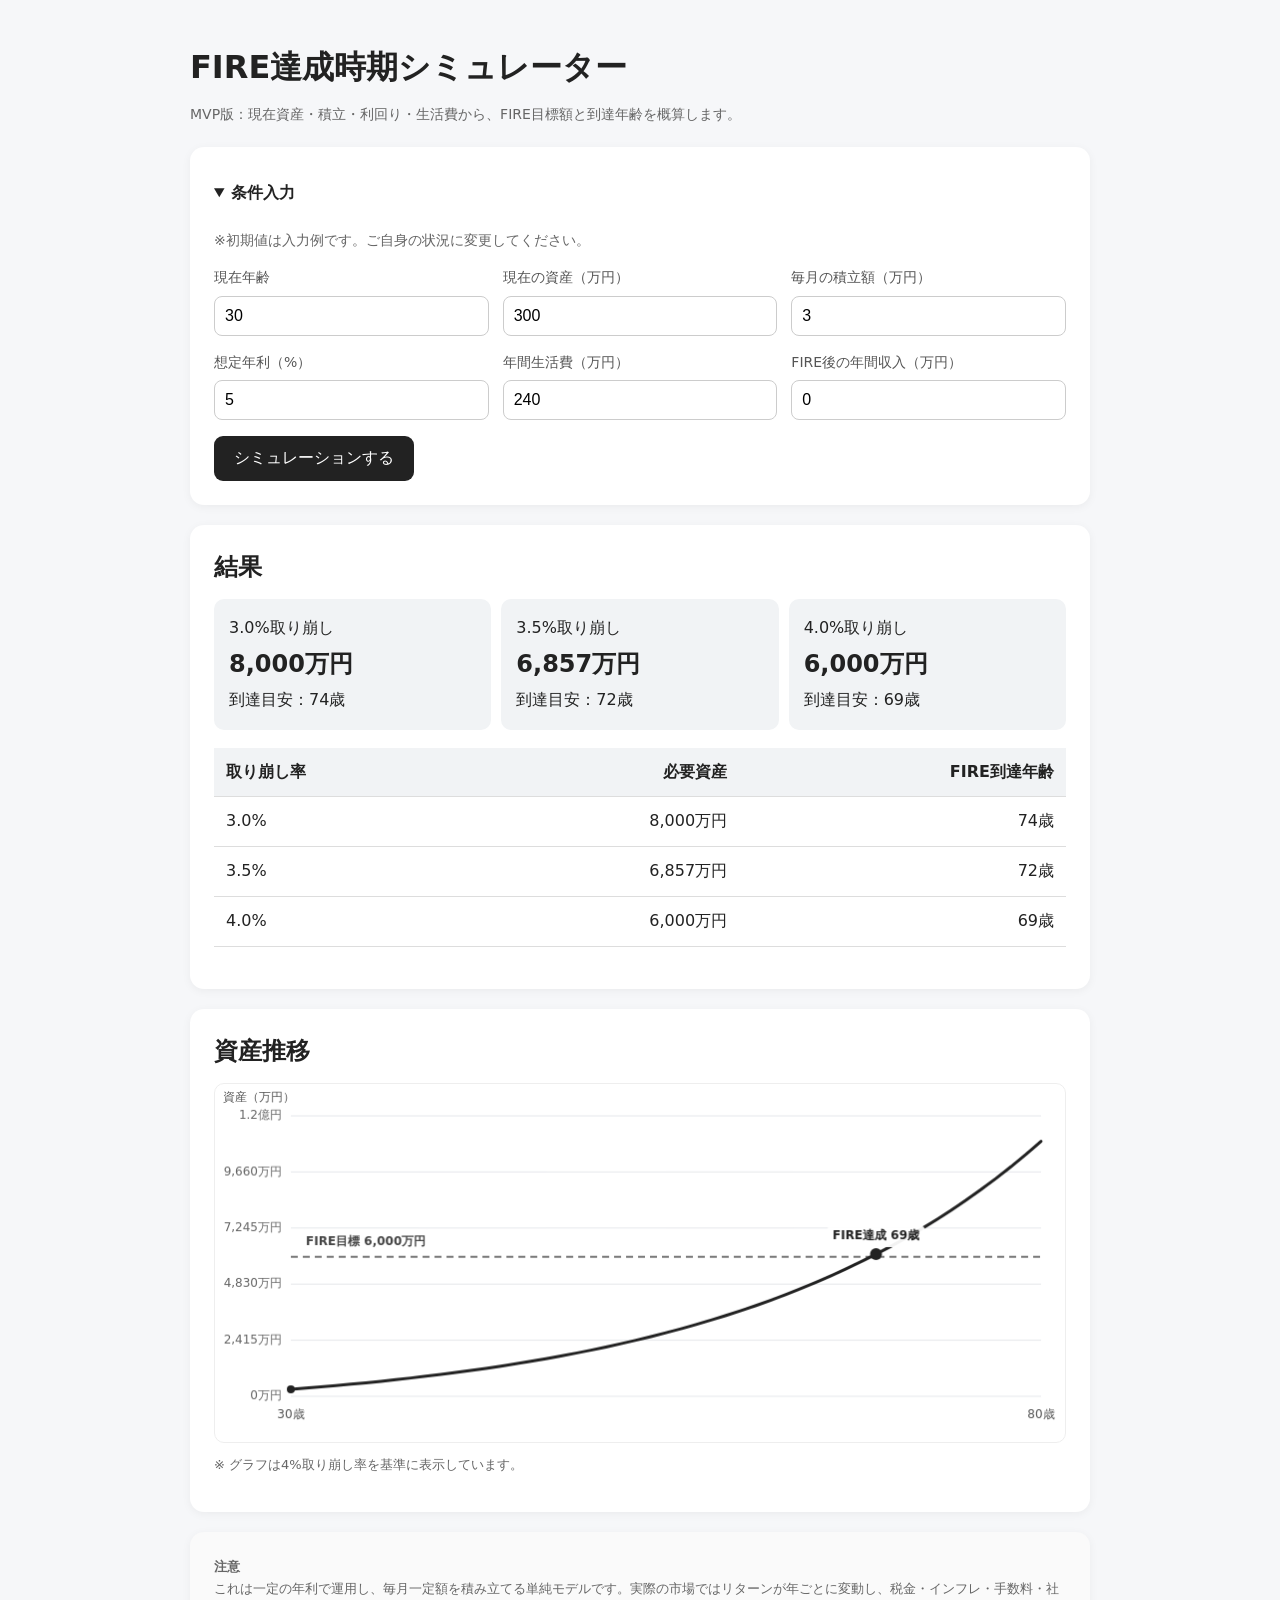
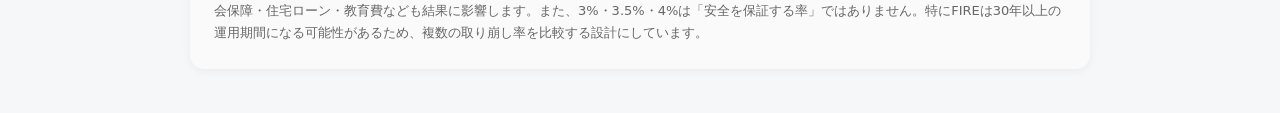
==== index.html @ bc4bb35a "条件入力例の説明を削除したため再設定" ====
<!doctype html>
<html lang="ja">

<head>
  <meta charset="utf-8">
  <meta name="viewport" content="width=device-width,initial-scale=1">
  <title>FIRE達成時期シミュレーター MVP</title>

  <!-- Google Search Console -->
  <meta name="google-site-verification" content="Y9g1kMQJwi6HpaXdRKzJb4nqKXXeWTmrJdP54yDt7sQ" />

  <link rel="stylesheet" href="css/style.css">
  <script src="js/simulator.js" defer></script>

  <!-- Google tag (gtag.js) -->
  <script async src="https://www.googletagmanager.com/gtag/js?id=G-NG20VCZBQ1"></script>
  <script>
    window.dataLayer = window.dataLayer || [];
    function gtag(){dataLayer.push(arguments);}
    gtag('js', new Date());

    gtag('config', 'G-NG20VCZBQ1');
  </script>
  
  <!-- Clarity -->
  <script type="text/javascript">
    (function(c,l,a,r,i,t,y){
        c[a]=c[a]||function(){(c[a].q=c[a].q||[]).push(arguments)};
        t=l.createElement(r);t.async=1;t.src="https://www.clarity.ms/tag/"+i;
        y=l.getElementsByTagName(r)[0];y.parentNode.insertBefore(t,y);
    })(window, document, "clarity", "script", "yljt2ghzxx");
  </script>
</head>

<body>
  <h1>FIRE達成時期シミュレーター</h1>
  <p class="note">MVP版：現在資産・積立・利回り・生活費から、FIRE目標額と到達年齢を概算します。</p>

  <div class="card">
    <details id="conditionPanel" open>
    <summary>条件入力</summary>
    <p class="note">※初期値は入力例です。ご自身の状況に変更してください。</p>

    <div class="grid">

      <label>
        現在年齢
        <input id="age" type="number" min="18" max="79" step="1" value="30">
      </label>

      <label>
        現在の資産（万円）
        <input id="assets" type="number" min="0" step="1" value="300">
      </label>

      <label>
        毎月の積立額（万円）
        <input id="monthly" type="number" min="0" step="0.1" value="3">
      </label>

      <label>
        想定年利（%）
        <input id="return" type="number" min="0" max="20" step="0.1" value="5">
      </label>

      <label>
        年間生活費（万円）
        <input id="spend" type="number" min="0" step="1" value="240">
      </label>

      <label>
        FIRE後の年間収入（万円）
        <input id="income" type="number" min="0" step="1" value="0">
      </label>

    </div>

    <button onclick="simulate(true)">
      シミュレーションする
    </button>

  </details>
</div>

  <div class="card" id="results">
    <h2>結果</h2>
    <div class="results" id="summary"></div>
    <div id="table"></div>
  </div>

<div class="card">
  <h2>資産推移</h2>
  <div class="chart-wrap">
    <canvas id="chart"></canvas>
  </div>

  <p class="chart-note">
    ※ グラフは4%取り崩し率を基準に表示しています。
  </p>
</div>

  <div class="card warn">
    <strong>注意</strong><br>
    これは一定の年利で運用し、毎月一定額を積み立てる単純モデルです。実際の市場ではリターンが年ごとに変動し、税金・インフレ・手数料・社会保障・住宅ローン・教育費なども結果に影響します。また、3%・3.5%・4%は「安全を保証する率」ではありません。特にFIREは30年以上の運用期間になる可能性があるため、複数の取り崩し率を比較する設計にしています。
  </div>
</body>

</html>
---- css/style.css ----
body {
    font-family: system-ui, -apple-system, "Segoe UI", sans-serif;
    max-width: 900px;
    margin: 0 auto;
    padding: 24px;
    background: #f6f7f9;
    color: #222;
    line-height: 1.8;
}

h1 {
    margin-bottom: 12px;
    line-height: 1.4;
}

h2 {
    margin-top: 0;
    margin-bottom: 14px;
    line-height: 1.5;
}

h3 {
    margin-top: 24px;
}

p {
    margin: 12px 0;
}

.note {
    color: #666;
    font-size: 14px;
}

/* ====================
   カード
==================== */

.card {
    background: #fff;
    border-radius: 14px;
    padding: 24px;
    margin: 20px 0;
    box-shadow: 0 2px 10px #0000000d;
}

/* ====================
   重要ポイント
==================== */

.highlight {
    background: #f1f5f9;
    border-left: 4px solid #222;
    border-radius: 8px;
    padding: 16px 18px;
    margin: 20px 0;
}

.highlight strong {
    font-size: 1.1rem;
}

/* ====================
   リンク
==================== */

a {
    color: #2563eb;
    font-weight: 600;
    text-decoration: none;
}

a:hover {
    text-decoration: underline;
}

/* ====================
   グリッド
==================== */

.grid {
    display: grid;
    grid-template-columns: repeat(auto-fit, minmax(210px, 1fr));
    gap: 14px;
}

/* ====================
   入力フォーム
==================== */

label {
    font-size: 14px;
    color: #555;
}

input {
    width: 100%;
    box-sizing: border-box;
    padding: 10px;
    margin-top: 5px;
    border: 1px solid #ccc;
    border-radius: 8px;
    font-size: 16px;
}

#conditionPanel summary {
    cursor: pointer;
    font-weight: 600;
    padding: 8px 0;
}

/* ====================
   ボタン
==================== */

button {
    padding: 12px 20px;
    border: 0;
    border-radius: 9px;
    background: #222;
    color: #fff;
    font-size: 16px;
    cursor: pointer;
    margin-top: 16px;
}

button:hover {
    opacity: 0.85;
}

/* ====================
   シミュレーター結果
==================== */

.results {
    display: grid;
    grid-template-columns: repeat(3, 1fr);
    gap: 10px;
}

.result {
    padding: 15px;
    background: #f1f3f5;
    border-radius: 10px;
}

.big {
    font-size: 24px;
    font-weight: 700;
}

/* ====================
   表
==================== */

table {
    width: 100%;
    border-collapse: collapse;
    margin: 18px 0;
    background: #fff;
}

th,
td {
    padding: 10px 12px;
    border-bottom: 1px solid #ddd;
    text-align: right;
}

th {
    background: #f1f3f5;
    font-weight: 600;
}

th:first-child,
td:first-child {
    text-align: left;
}

/* ====================
   グラフ
==================== */

.chart-wrap {
    width: 100%;
    overflow: hidden;
}

canvas {
    display: block;
    width: 100%;
    height: 360px;
    border: 1px solid #eee;
    border-radius: 10px;
    box-sizing: border-box;
}

.chart-note {
    margin-top: 10px;
    font-size: 13px;
    color: #666;
}

/* ====================
   注意事項
==================== */

.warn {
    font-size: 13px;
    color: #666;
    line-height: 1.7;
    background: #fafafa;
}

/* ====================
   スマホ
==================== */

@media(max-width:650px) {

    body {
        padding: 14px;
        font-size: 15px;
    }

    h1 {
        font-size: 1.7rem;
    }

    h2 {
        font-size: 1.35rem;
    }

    .card {
        padding: 18px;
        margin: 14px 0;
    }

    .results {
        grid-template-columns: 1fr;
    }

    table {
        font-size: 14px;
    }

    th,
    td {
        padding: 8px;
    }

    /* グラフをスマホでは少し縦長にする */
    canvas {
        height: 380px;
    }
}
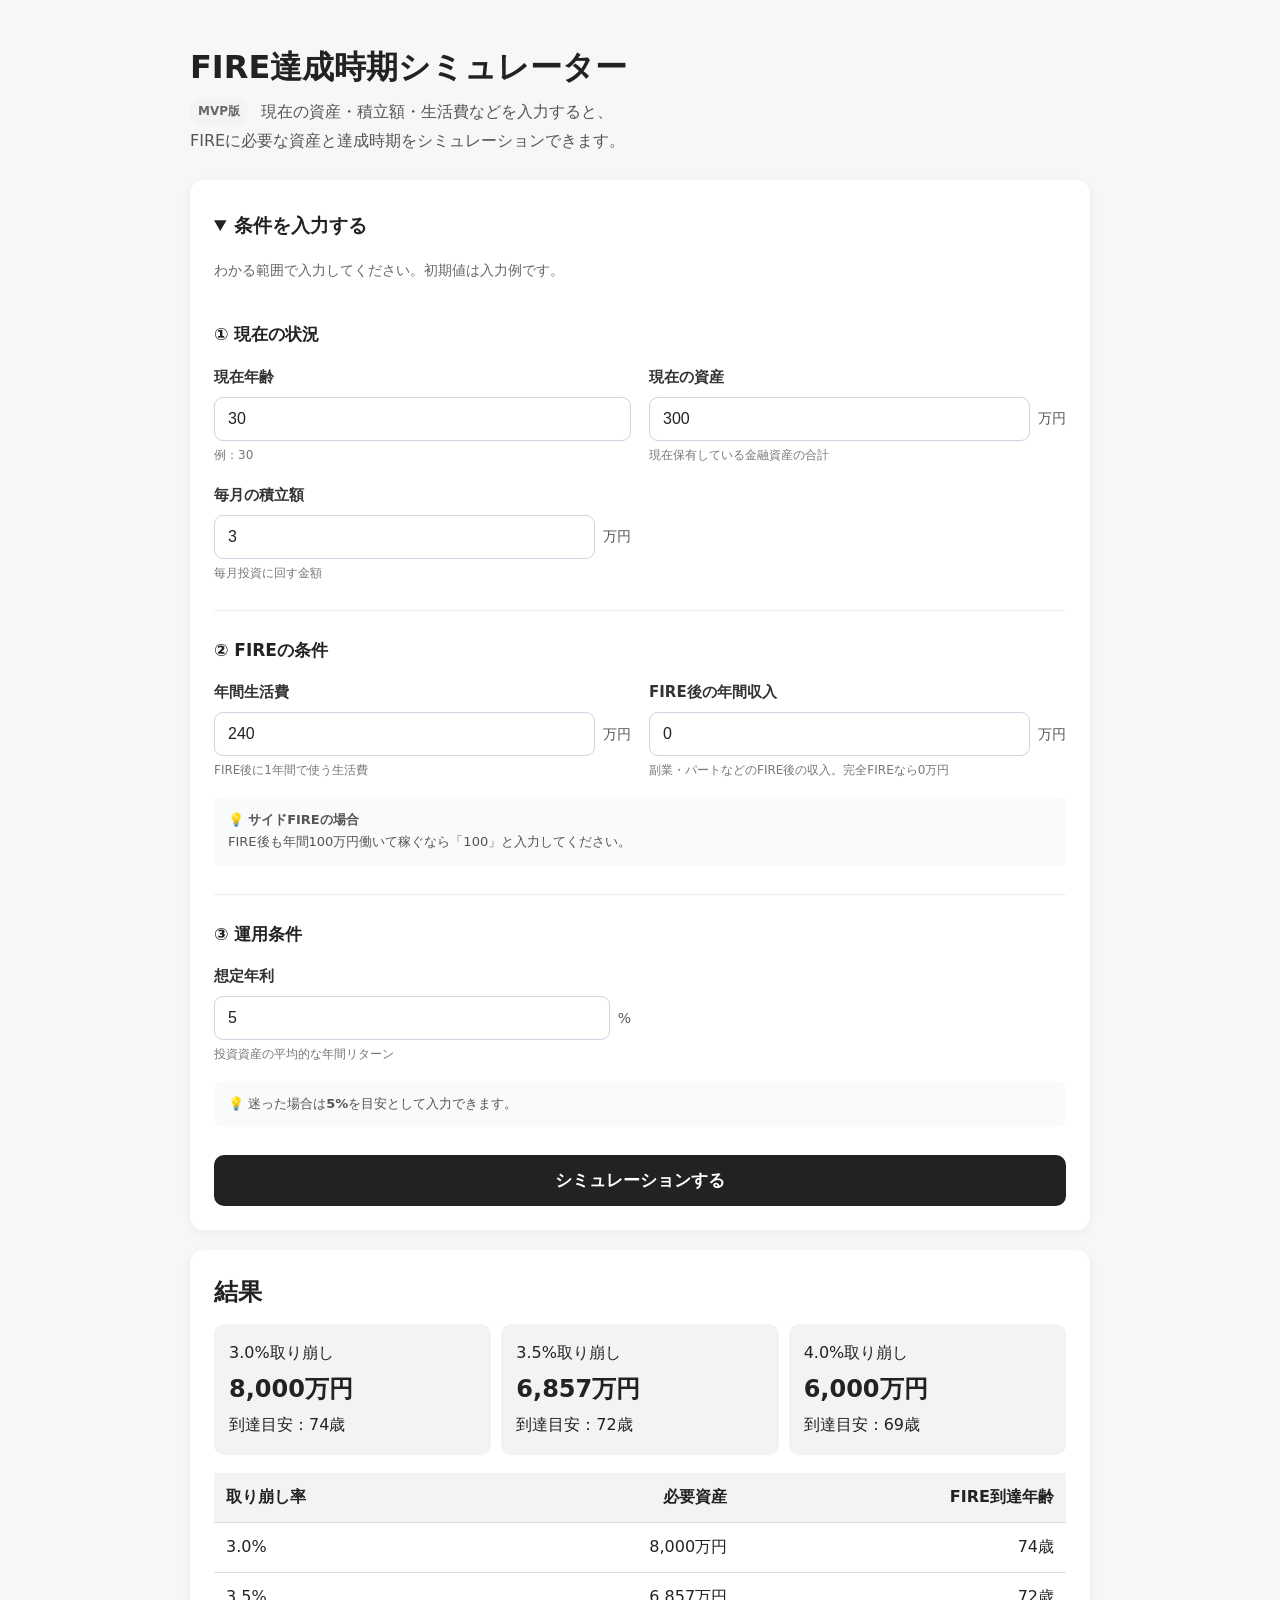
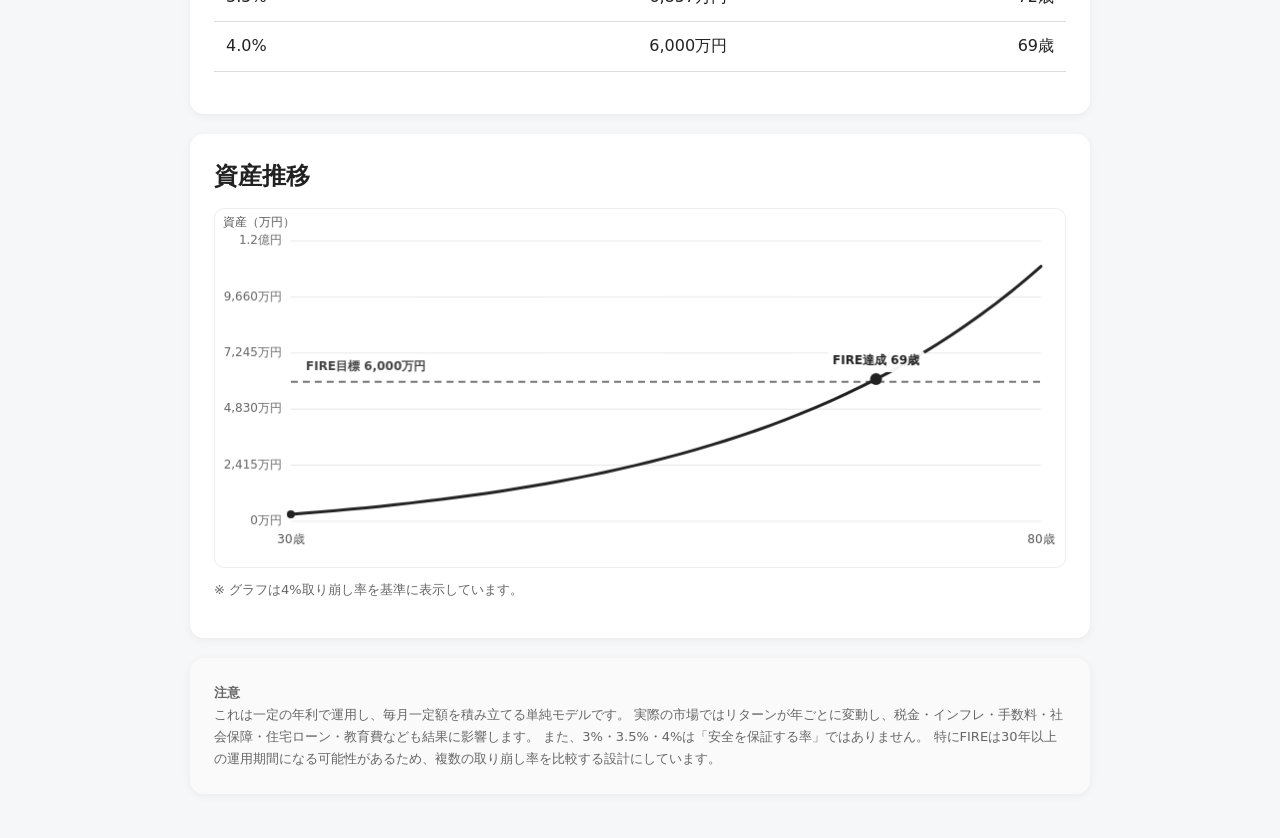
==== commit 428f29d9: "入力画面を「①現在の状況」「②FIREの条件」「③運用条件」に整理 各入力項目に説明を追加 スマホで見やすいレイアウトに改善 シミュレーションボタンを目立たせる 入力欄のフォーカス表示などを改善" ====
--- a/index.html
+++ b/index.html
@@ -34,53 +34,233 @@
 
 <body>
   <h1>FIRE達成時期シミュレーター</h1>
-  <p class="note">MVP版：現在資産・積立・利回り・生活費から、FIRE目標額と到達年齢を概算します。</p>
+
+  <p class="lead">
+    <span class="mvp-badge">MVP版</span>
+    現在の資産・積立額・生活費などを入力すると、<br>
+    FIREに必要な資産と達成時期をシミュレーションできます。
+  </p>
 
   <div class="card">
     <details id="conditionPanel" open>
-    <summary>条件入力</summary>
-    <p class="note">※初期値は入力例です。ご自身の状況に変更してください。</p>
-
-    <div class="grid">
-
-      <label>
-        現在年齢
-        <input id="age" type="number" min="18" max="79" step="1" value="30">
-      </label>
-
-      <label>
-        現在の資産（万円）
-        <input id="assets" type="number" min="0" step="1" value="300">
-      </label>
-
-      <label>
-        毎月の積立額（万円）
-        <input id="monthly" type="number" min="0" step="0.1" value="3">
-      </label>
-
-      <label>
-        想定年利（%）
-        <input id="return" type="number" min="0" max="20" step="0.1" value="5">
-      </label>
-
-      <label>
-        年間生活費（万円）
-        <input id="spend" type="number" min="0" step="1" value="240">
-      </label>
-
-      <label>
-        FIRE後の年間収入（万円）
-        <input id="income" type="number" min="0" step="1" value="0">
-      </label>
-
-    </div>
-
-    <button onclick="simulate(true)">
-      シミュレーションする
-    </button>
-
-  </details>
-</div>
+
+      <summary>
+        <span>条件を入力する</span>
+      </summary>
+
+      <p class="note">
+        わかる範囲で入力してください。初期値は入力例です。
+      </p>
+
+
+      <!-- ====================
+           現在の状況
+      ==================== -->
+
+      <div class="input-section">
+
+        <h3>① 現在の状況</h3>
+
+        <div class="grid">
+
+          <div class="field">
+            <label for="age">
+              現在年齢
+            </label>
+
+            <input
+              id="age"
+              type="number"
+              min="18"
+              max="79"
+              step="1"
+              value="30"
+              inputmode="numeric"
+              aria-describedby="age-help"
+            >
+
+            <div class="input-help" id="age-help">
+              例：30
+            </div>
+          </div>
+
+
+          <div class="field">
+            <label for="assets">
+              現在の資産
+            </label>
+
+            <div class="input-with-unit">
+              <input
+                id="assets"
+                type="number"
+                min="0"
+                step="1"
+                value="300"
+                inputmode="numeric"
+                aria-describedby="assets-help"
+              >
+              <span>万円</span>
+            </div>
+
+            <div class="input-help" id="assets-help">
+              現在保有している金融資産の合計
+            </div>
+          </div>
+
+
+          <div class="field">
+            <label for="monthly">
+              毎月の積立額
+            </label>
+
+            <div class="input-with-unit">
+              <input
+                id="monthly"
+                type="number"
+                min="0"
+                step="0.1"
+                value="3"
+                inputmode="decimal"
+                aria-describedby="monthly-help"
+              >
+              <span>万円</span>
+            </div>
+
+            <div class="input-help" id="monthly-help">
+              毎月投資に回す金額
+            </div>
+          </div>
+
+        </div>
+      </div>
+
+
+      <!-- ====================
+           FIREの条件
+      ==================== -->
+
+      <div class="input-section">
+
+        <h3>② FIREの条件</h3>
+
+        <div class="grid">
+
+          <div class="field">
+            <label for="spend">
+              年間生活費
+            </label>
+
+            <div class="input-with-unit">
+              <input
+                id="spend"
+                type="number"
+                min="0"
+                step="1"
+                value="240"
+                inputmode="numeric"
+                aria-describedby="spend-help"
+              >
+              <span>万円</span>
+            </div>
+
+            <div class="input-help" id="spend-help">
+              FIRE後に1年間で使う生活費
+            </div>
+          </div>
+
+
+          <div class="field">
+            <label for="income">
+              FIRE後の年間収入
+            </label>
+
+            <div class="input-with-unit">
+              <input
+                id="income"
+                type="number"
+                min="0"
+                step="1"
+                value="0"
+                inputmode="numeric"
+                aria-describedby="income-help"
+              >
+              <span>万円</span>
+            </div>
+
+            <div class="input-help" id="income-help">
+              副業・パートなどのFIRE後の収入。完全FIREなら0万円
+            </div>
+          </div>
+
+        </div>
+
+        <div class="tip">
+          💡 <strong>サイドFIREの場合</strong><br>
+          FIRE後も年間100万円働いて稼ぐなら「100」と入力してください。
+        </div>
+
+      </div>
+
+
+      <!-- ====================
+           運用条件
+      ==================== -->
+
+      <div class="input-section">
+
+        <h3>③ 運用条件</h3>
+
+        <div class="grid">
+
+          <div class="field">
+            <label for="return">
+              想定年利
+            </label>
+
+            <div class="input-with-unit">
+              <input
+                id="return"
+                type="number"
+                min="0"
+                max="20"
+                step="0.1"
+                value="5"
+                inputmode="decimal"
+                aria-describedby="return-help"
+              >
+              <span>%</span>
+            </div>
+
+            <div class="input-help" id="return-help">
+              投資資産の平均的な年間リターン
+            </div>
+          </div>
+
+        </div>
+
+        <div class="tip">
+          💡 迷った場合は<strong>5%</strong>を目安として入力できます。
+        </div>
+
+      </div>
+
+
+      <button
+        class="simulate-button"
+        type="button"
+        onclick="simulate(true)"
+      >
+        シミュレーションする
+      </button>
+
+    </details>
+  </div>
+
+
+  <!-- ====================
+       結果
+  ==================== -->
 
   <div class="card" id="results">
     <h2>結果</h2>
@@ -88,20 +268,39 @@
     <div id="table"></div>
   </div>
 
-<div class="card">
-  <h2>資産推移</h2>
-  <div class="chart-wrap">
-    <canvas id="chart"></canvas>
+
+  <!-- ====================
+       グラフ
+  ==================== -->
+
+  <div class="card">
+
+    <h2>資産推移</h2>
+
+    <div class="chart-wrap">
+      <canvas id="chart"></canvas>
+    </div>
+
+    <p class="chart-note">
+      ※ グラフは4%取り崩し率を基準に表示しています。
+    </p>
+
   </div>
 
-  <p class="chart-note">
-    ※ グラフは4%取り崩し率を基準に表示しています。
-  </p>
-</div>
+
+  <!-- ====================
+       注意事項
+  ==================== -->
 
   <div class="card warn">
     <strong>注意</strong><br>
-    これは一定の年利で運用し、毎月一定額を積み立てる単純モデルです。実際の市場ではリターンが年ごとに変動し、税金・インフレ・手数料・社会保障・住宅ローン・教育費なども結果に影響します。また、3%・3.5%・4%は「安全を保証する率」ではありません。特にFIREは30年以上の運用期間になる可能性があるため、複数の取り崩し率を比較する設計にしています。
+
+    これは一定の年利で運用し、毎月一定額を積み立てる単純モデルです。
+    実際の市場ではリターンが年ごとに変動し、税金・インフレ・手数料・社会保障・住宅ローン・教育費なども結果に影響します。
+
+    また、3%・3.5%・4%は「安全を保証する率」ではありません。
+    特にFIREは30年以上の運用期間になる可能性があるため、複数の取り崩し率を比較する設計にしています。
+
   </div>
 </body>
 
--- a/css/style.css
+++ b/css/style.css
@@ -9,7 +9,7 @@
 }
 
 h1 {
-    margin-bottom: 12px;
+    margin-bottom: 8px;
     line-height: 1.4;
 }
 
@@ -20,16 +20,35 @@
 }
 
 h3 {
-    margin-top: 24px;
+    margin: 0 0 14px;
+    font-size: 17px;
 }
 
 p {
     margin: 12px 0;
+}
+
+.lead {
+    color: #555;
+    margin-top: 0;
+    margin-bottom: 24px;
 }
 
 .note {
     color: #666;
     font-size: 14px;
+}
+
+.mvp-badge {
+    display: inline-block;
+    margin-right: 8px;
+    padding: 2px 8px;
+    border-radius: 999px;
+    background: #f1f3f5;
+    color: #666;
+    font-size: 12px;
+    font-weight: 600;
+    vertical-align: 2px;
 }
 
 /* ====================
@@ -44,35 +63,34 @@
     box-shadow: 0 2px 10px #0000000d;
 }
 
-/* ====================
-   重要ポイント
-==================== */
-
-.highlight {
-    background: #f1f5f9;
-    border-left: 4px solid #222;
-    border-radius: 8px;
-    padding: 16px 18px;
-    margin: 20px 0;
-}
-
-.highlight strong {
-    font-size: 1.1rem;
-}
-
-/* ====================
-   リンク
-==================== */
-
-a {
-    color: #2563eb;
-    font-weight: 600;
-    text-decoration: none;
-}
-
-a:hover {
-    text-decoration: underline;
-}
+
+/* ====================
+   入力セクション
+==================== */
+
+.input-section {
+    margin-top: 28px;
+    padding-top: 24px;
+    border-top: 1px solid #eee;
+}
+
+.input-section:first-of-type {
+    border-top: 0;
+    padding-top: 8px;
+}
+
+
+/* ====================
+   details
+==================== */
+
+#conditionPanel summary {
+    cursor: pointer;
+    font-weight: 700;
+    font-size: 19px;
+    padding: 4px 0;
+}
+
 
 /* ====================
    グリッド
@@ -80,56 +98,140 @@
 
 .grid {
     display: grid;
-    grid-template-columns: repeat(auto-fit, minmax(210px, 1fr));
-    gap: 14px;
-}
-
-/* ====================
-   入力フォーム
-==================== */
+    grid-template-columns: repeat(2, minmax(0, 1fr));
+    gap: 18px;
+}
+
+
+/* ====================
+   フィールド
+==================== */
+
+.field {
+    min-width: 0;
+}
 
 label {
+    display: block;
+    font-size: 15px;
+    font-weight: 600;
+    color: #333;
+    margin-bottom: 6px;
+}
+
+
+/* ====================
+   入力欄
+==================== */
+
+input {
+    width: 100%;
+    box-sizing: border-box;
+    padding: 12px 13px;
+    border: 1px solid #cbd5e1;
+    border-radius: 9px;
+    font-size: 16px;
+    background: #fff;
+    color: #222;
+    transition:
+        border-color 0.15s,
+        box-shadow 0.15s;
+}
+
+input:focus {
+    outline: none;
+    border-color: #64748b;
+    box-shadow: 0 0 0 3px #64748b1a;
+}
+
+input[aria-invalid="true"] {
+    border-color: #e11d48;
+    background: #fff7f8;
+}
+
+
+/* ====================
+   単位付き入力
+==================== */
+
+.input-with-unit {
+    display: flex;
+    align-items: center;
+    gap: 8px;
+}
+
+.input-with-unit input {
+    flex: 1;
+    min-width: 0;
+}
+
+.input-with-unit span {
+    flex: 0 0 auto;
+    color: #555;
     font-size: 14px;
+    white-space: nowrap;
+}
+
+
+/* ====================
+   入力補足
+==================== */
+
+.input-help {
+    margin-top: 5px;
+    color: #777;
+    font-size: 12px;
+    line-height: 1.5;
+}
+
+
+/* ====================
+   ヒント
+==================== */
+
+.tip {
+    margin-top: 18px;
+    padding: 12px 14px;
+    background: #f8fafc;
+    border-radius: 8px;
     color: #555;
-}
-
-input {
-    width: 100%;
-    box-sizing: border-box;
-    padding: 10px;
-    margin-top: 5px;
-    border: 1px solid #ccc;
-    border-radius: 8px;
-    font-size: 16px;
-}
-
-#conditionPanel summary {
-    cursor: pointer;
-    font-weight: 600;
-    padding: 8px 0;
-}
+    font-size: 13px;
+    line-height: 1.7;
+}
+
 
 /* ====================
    ボタン
 ==================== */
 
-button {
-    padding: 12px 20px;
+.simulate-button {
+    display: block;
+    width: 100%;
+    padding: 14px 20px;
+    margin-top: 28px;
     border: 0;
-    border-radius: 9px;
+    border-radius: 10px;
     background: #222;
     color: #fff;
-    font-size: 16px;
+    font-size: 17px;
+    font-weight: 700;
     cursor: pointer;
-    margin-top: 16px;
-}
-
-button:hover {
+    transition:
+        opacity 0.15s,
+        transform 0.05s;
+}
+
+.simulate-button:hover {
     opacity: 0.85;
 }
 
-/* ====================
-   シミュレーター結果
+.simulate-button:active {
+    transform: translateY(1px);
+}
+
+
+/* ====================
+   結果
 ==================== */
 
 .results {
@@ -148,6 +250,7 @@
     font-size: 24px;
     font-weight: 700;
 }
+
 
 /* ====================
    表
@@ -177,6 +280,7 @@
     text-align: left;
 }
 
+
 /* ====================
    グラフ
 ==================== */
@@ -200,6 +304,7 @@
     font-size: 13px;
     color: #666;
 }
+
 
 /* ====================
    注意事項
@@ -212,6 +317,7 @@
     background: #fafafa;
 }
 
+
 /* ====================
    スマホ
 ==================== */
@@ -231,11 +337,43 @@
         font-size: 1.35rem;
     }
 
+    h3 {
+        font-size: 16px;
+    }
+
     .card {
         padding: 18px;
         margin: 14px 0;
     }
 
+    .lead {
+        font-size: 14px;
+    }
+
+    /*
+       スマホでは1列にして
+       入力項目を上から順番に入力できるようにする
+    */
+    .grid {
+        grid-template-columns: 1fr;
+        gap: 16px;
+    }
+
+    .input-section {
+        margin-top: 24px;
+        padding-top: 20px;
+    }
+
+    input {
+        padding: 13px;
+        font-size: 16px;
+    }
+
+    .simulate-button {
+        padding: 15px 20px;
+        font-size: 17px;
+    }
+
     .results {
         grid-template-columns: 1fr;
     }
@@ -249,7 +387,6 @@
         padding: 8px;
     }
 
-    /* グラフをスマホでは少し縦長にする */
     canvas {
         height: 380px;
     }
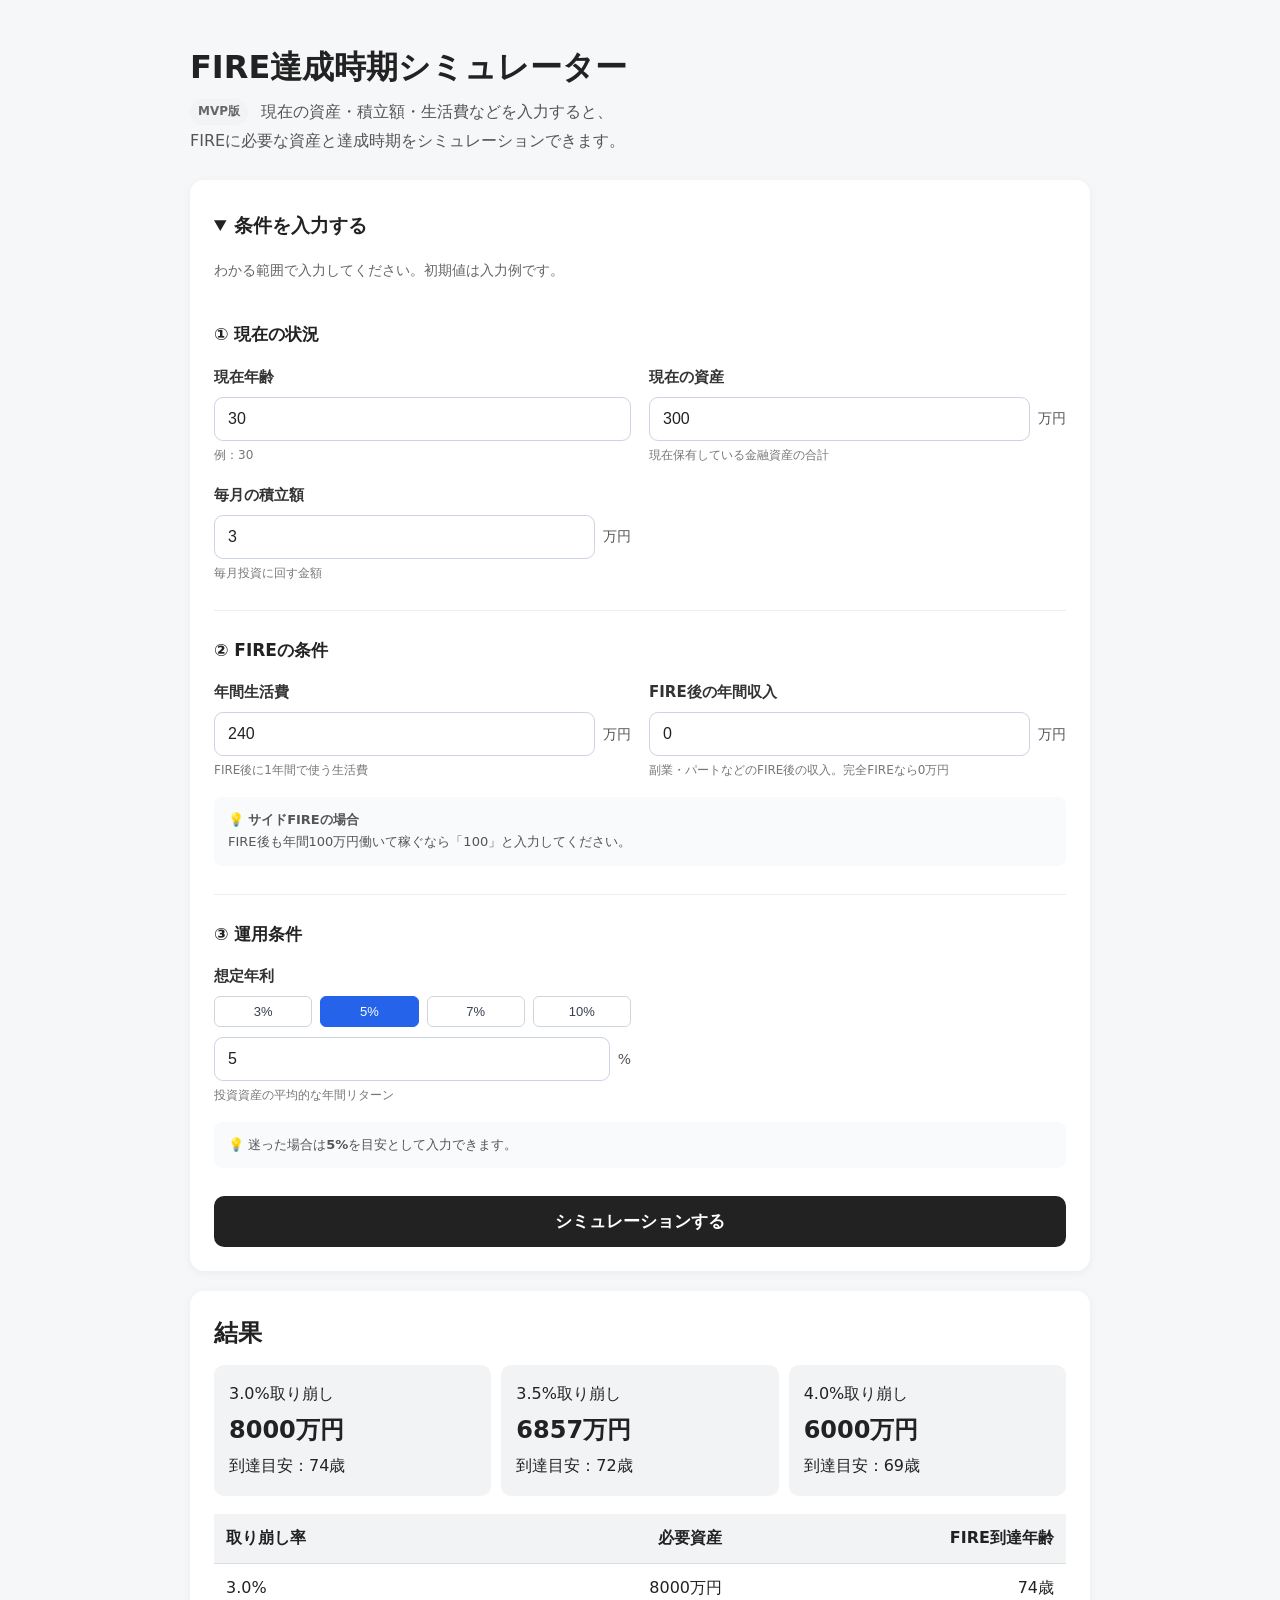
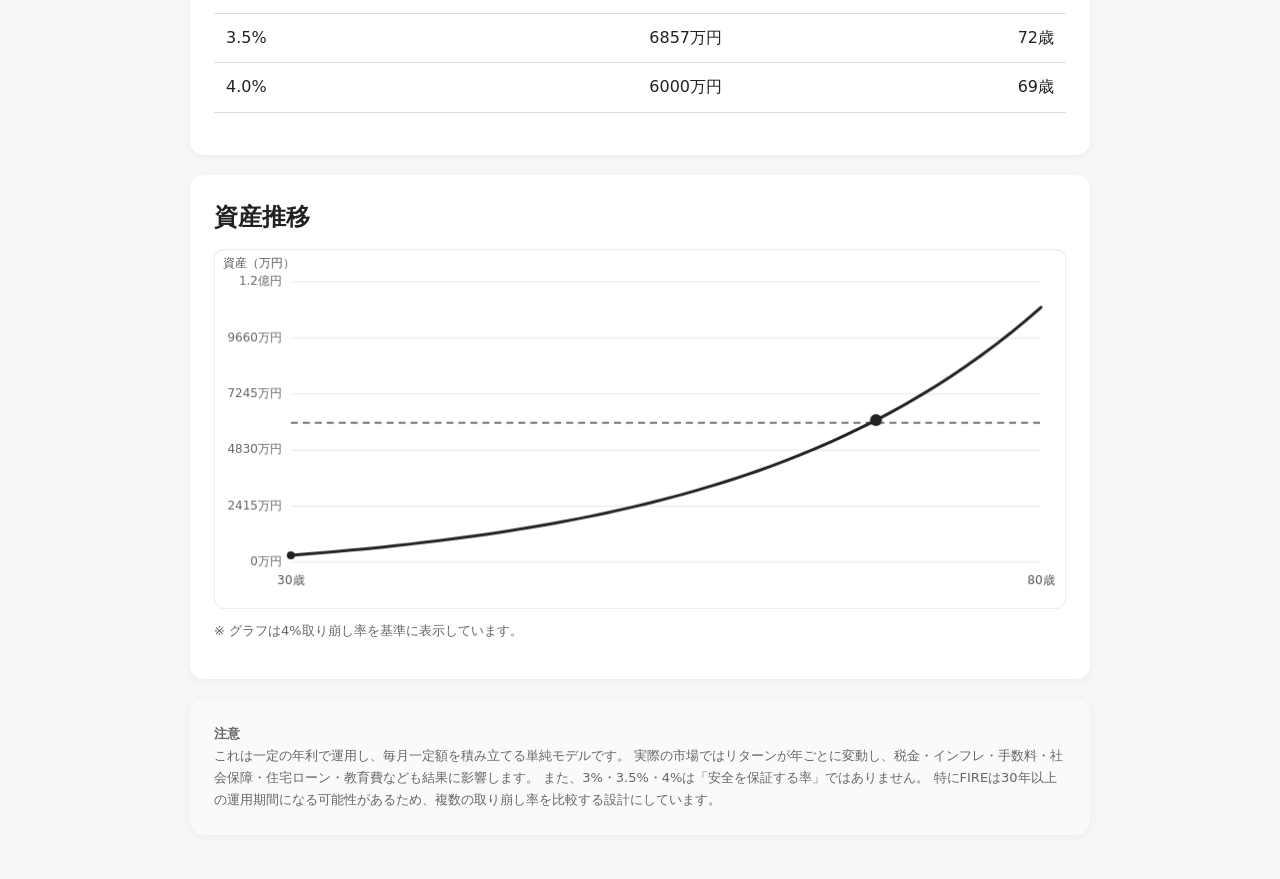
==== commit e0037df8: "想定年利プリセット" ====
--- a/index.html
+++ b/index.html
@@ -218,6 +218,24 @@
               想定年利
             </label>
 
+            <div class="return-presets">
+              <button type="button" class="return-preset" data-value="3">
+                3%
+              </button>
+
+              <button type="button" class="return-preset is-selected" data-value="5">
+                5%
+              </button>
+
+              <button type="button" class="return-preset" data-value="7">
+                7%
+              </button>
+
+              <button type="button" class="return-preset" data-value="10">
+                10%
+              </button>
+            </div>
+
             <div class="input-with-unit">
               <input
                 id="return"
--- a/css/style.css
+++ b/css/style.css
@@ -317,6 +317,59 @@
     background: #fafafa;
 }
 
+/* ====================
+   想定年利プリセット
+==================== */
+
+.return-presets {
+  display: grid;
+  grid-template-columns: repeat(4, 1fr);
+  gap: 8px;
+  margin-bottom: 10px;
+}
+
+.return-preset {
+  appearance: none;
+  border: 1px solid #d1d5db;
+  background: #ffffff;
+  color: #374151;
+  border-radius: 6px;
+  padding: 7px 8px;
+  font-size: 13px;
+  font-weight: 500;
+  cursor: pointer;
+  transition:
+    background-color 0.15s ease,
+    border-color 0.15s ease,
+    color 0.15s ease;
+}
+
+.return-preset:hover {
+  background: #f9fafb;
+}
+
+.return-preset.is-selected {
+  background: #2563eb;
+  border-color: #2563eb;
+  color: #ffffff;
+}
+
+.return-preset:focus-visible {
+  outline: 2px solid rgba(37, 99, 235, 0.25);
+  outline-offset: 1px;
+}
+
+@media (max-width: 650px) {
+  .return-presets {
+    gap: 6px;
+  }
+
+  .return-preset {
+    padding: 8px 6px;
+    font-size: 13px;
+  }
+}
+
 
 /* ====================
    スマホ
@@ -390,4 +443,25 @@
     canvas {
         height: 380px;
     }
-}+    
+    /* =========================================
+    FIREグラフ：スマホ操作
+    横スライドをグラフ操作として優先
+    ========================================= */
+
+    #chart {
+        touch-action: none;
+        -webkit-user-select: none;
+        user-select: none;
+        -webkit-touch-callout: none;
+    }
+
+    /* 選択用レイヤー */
+    .chart-selection-overlay {
+    touch-action: none;
+    pointer-events: none;
+    -webkit-user-select: none;
+    user-select: none;
+    }
+}
+
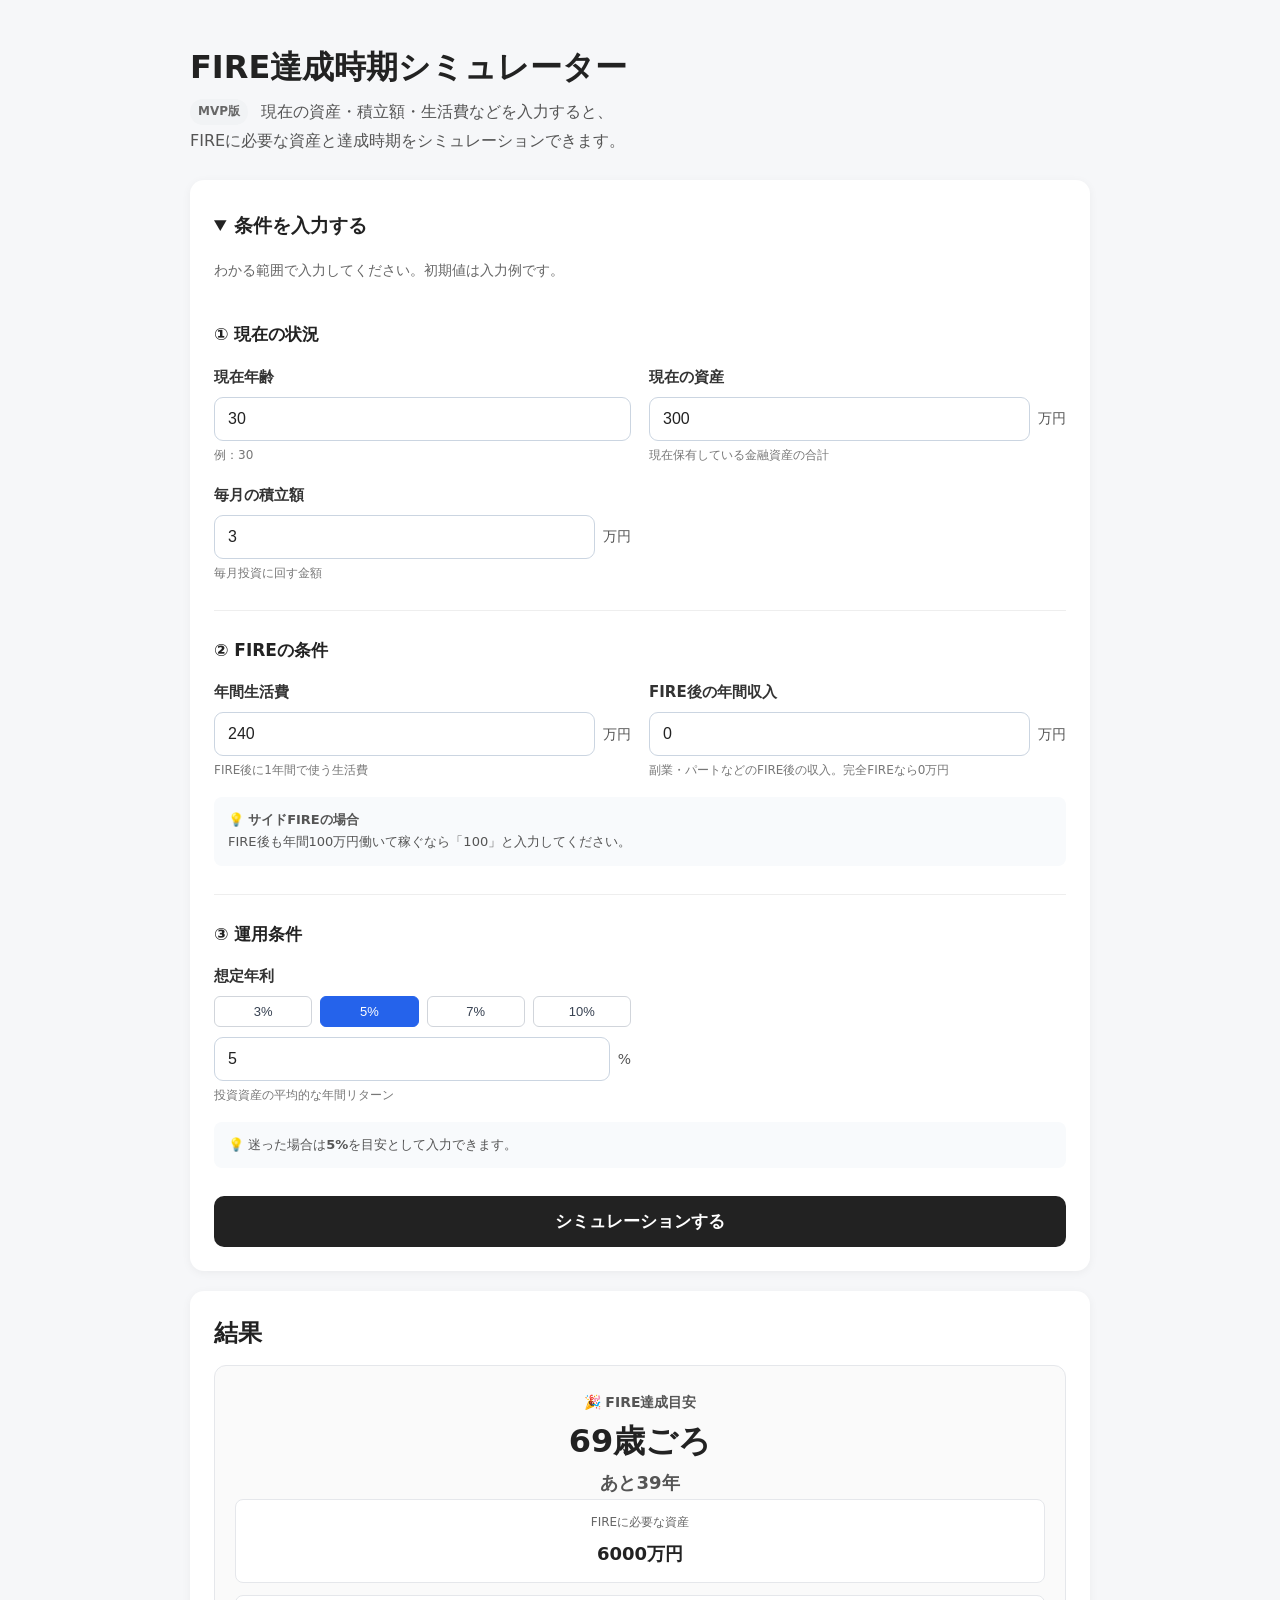
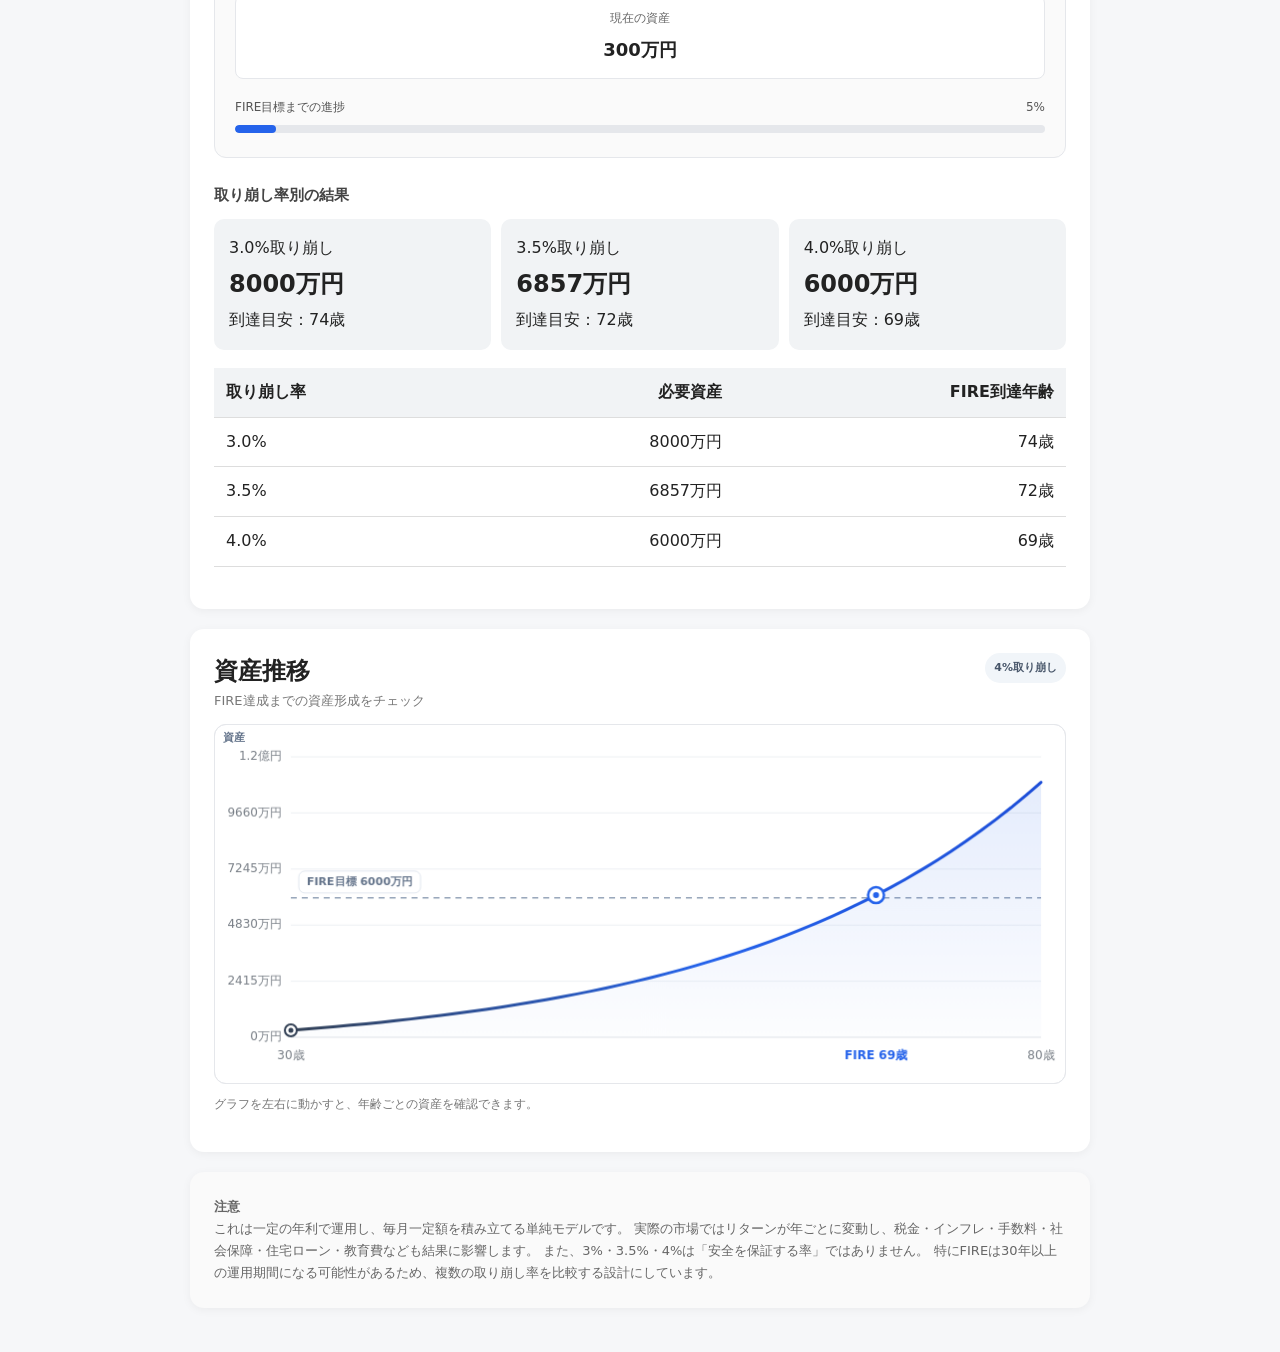
==== commit a7866f40: "グラフUI変更" ====
--- a/index.html
+++ b/index.html
@@ -291,16 +291,27 @@
        グラフ
   ==================== -->
 
-  <div class="card">
-
-    <h2>資産推移</h2>
+  <div class="card chart-card">
+
+    <div class="chart-header">
+      <div>
+        <h2>資産推移</h2>
+        <p class="chart-subtitle">
+          FIRE達成までの資産形成をチェック
+        </p>
+      </div>
+
+      <span class="chart-badge">
+        4%取り崩し
+      </span>
+    </div>
 
     <div class="chart-wrap">
       <canvas id="chart"></canvas>
     </div>
 
     <p class="chart-note">
-      ※ グラフは4%取り崩し率を基準に表示しています。
+      グラフを左右に動かすと、年齢ごとの資産を確認できます。
     </p>
 
   </div>
--- a/css/style.css
+++ b/css/style.css
@@ -236,7 +236,7 @@
 
 .results {
     display: grid;
-    grid-template-columns: repeat(3, 1fr);
+    grid-template-columns: repeat(3, minmax(0, 1fr));
     gap: 10px;
 }
 
@@ -285,7 +285,42 @@
    グラフ
 ==================== */
 
+.chart-card {
+    overflow: hidden;
+}
+
+.chart-header {
+    display: flex;
+    align-items: flex-start;
+    justify-content: space-between;
+    gap: 16px;
+    margin-bottom: 14px;
+}
+
+.chart-header h2 {
+    margin-bottom: 2px;
+}
+
+.chart-subtitle {
+    margin: 0;
+    color: #777;
+    font-size: 13px;
+    line-height: 1.5;
+}
+
+.chart-badge {
+    flex: 0 0 auto;
+    padding: 5px 9px;
+    border-radius: 999px;
+    background: #f1f5f9;
+    color: #475569;
+    font-size: 11px;
+    font-weight: 700;
+    white-space: nowrap;
+}
+
 .chart-wrap {
+    position: relative;
     width: 100%;
     overflow: hidden;
 }
@@ -294,15 +329,32 @@
     display: block;
     width: 100%;
     height: 360px;
-    border: 1px solid #eee;
-    border-radius: 10px;
+    border: 1px solid #e5e7eb;
+    border-radius: 12px;
+    background: #fff;
     box-sizing: border-box;
 }
 
 .chart-note {
     margin-top: 10px;
-    font-size: 13px;
-    color: #666;
+    font-size: 12px;
+    color: #777;
+}
+
+@media (max-width: 650px) {
+
+    .chart-header {
+        align-items: center;
+    }
+
+    .chart-subtitle {
+        font-size: 12px;
+    }
+
+    .chart-badge {
+        font-size: 10px;
+        padding: 4px 8px;
+    }
 }
 
 
@@ -370,6 +422,138 @@
   }
 }
 
+/* ====================
+   結果画面
+==================== */
+
+#summary {
+    display: block;
+}
+
+.fire-main-result {
+    margin-bottom: 24px;
+    padding: 24px 20px;
+    border: 1px solid #e5e7eb;
+    border-radius: 12px;
+    background: #fafafa;
+    text-align: center;
+}
+
+.fire-result-label {
+    font-size: 14px;
+    font-weight: 700;
+    color: #555;
+    margin-bottom: 6px;
+}
+
+.fire-age {
+    font-size: 32px;
+    font-weight: 800;
+    line-height: 1.3;
+    color: #222;
+}
+
+.fire-years {
+    margin-top: 4px;
+    font-size: 18px;
+    font-weight: 700;
+    color: #555;
+}
+
+.fire-assets {
+    display: flex;
+    flex-direction: column;
+    gap: 12px;
+}
+
+.fire-asset-item {
+    padding: 12px;
+    background: #fff;
+    border: 1px solid #e5e7eb;
+    border-radius: 8px;
+}
+
+.fire-asset-item span {
+    display: block;
+    font-size: 12px;
+    color: #666;
+    margin-bottom: 4px;
+}
+
+.fire-asset-item strong {
+    display: block;
+    font-size: 18px;
+    font-weight: 700;
+}
+
+.fire-progress {
+    margin-top: 18px;
+    text-align: left;
+}
+
+.fire-progress-label {
+    display: flex;
+    justify-content: space-between;
+    margin-bottom: 6px;
+    font-size: 12px;
+    color: #555;
+}
+
+.fire-progress-bar {
+    width: 100%;
+    height: 8px;
+    overflow: hidden;
+    border-radius: 999px;
+    background: #e5e7eb;
+}
+
+.fire-progress-fill {
+    height: 100%;
+    border-radius: 999px;
+    background: #2563eb;
+}
+
+/* 取り崩し率別の結果 */
+
+.result-detail-title {
+    margin: 20px 0 10px;
+    font-size: 15px;
+    font-weight: 700;
+    color: #444;
+}
+
+.fire-rate-results {
+    display: grid;
+    grid-template-columns: repeat(3, minmax(0, 1fr));
+    gap: 10px;
+}
+
+.result {
+    padding: 15px;
+    background: #f1f3f5;
+    border-radius: 10px;
+}
+
+.big {
+    font-size: 24px;
+    font-weight: 700;
+}
+
+@media (max-width: 650px) {
+
+    .fire-main-result {
+        padding: 22px 14px;
+    }
+
+    .fire-age {
+        font-size: 30px;
+    }
+
+    .fire-rate-results {
+        grid-template-columns: 1fr;
+    }
+
+}
 
 /* ====================
    スマホ
@@ -458,10 +642,13 @@
 
     /* 選択用レイヤー */
     .chart-selection-overlay {
-    touch-action: none;
-    pointer-events: none;
-    -webkit-user-select: none;
-    user-select: none;
-    }
-}
-
+        touch-action: none;
+        pointer-events: none;
+        -webkit-user-select: none;
+        user-select: none;
+
+        background: transparent !important;
+        border: 0;
+    }
+}
+
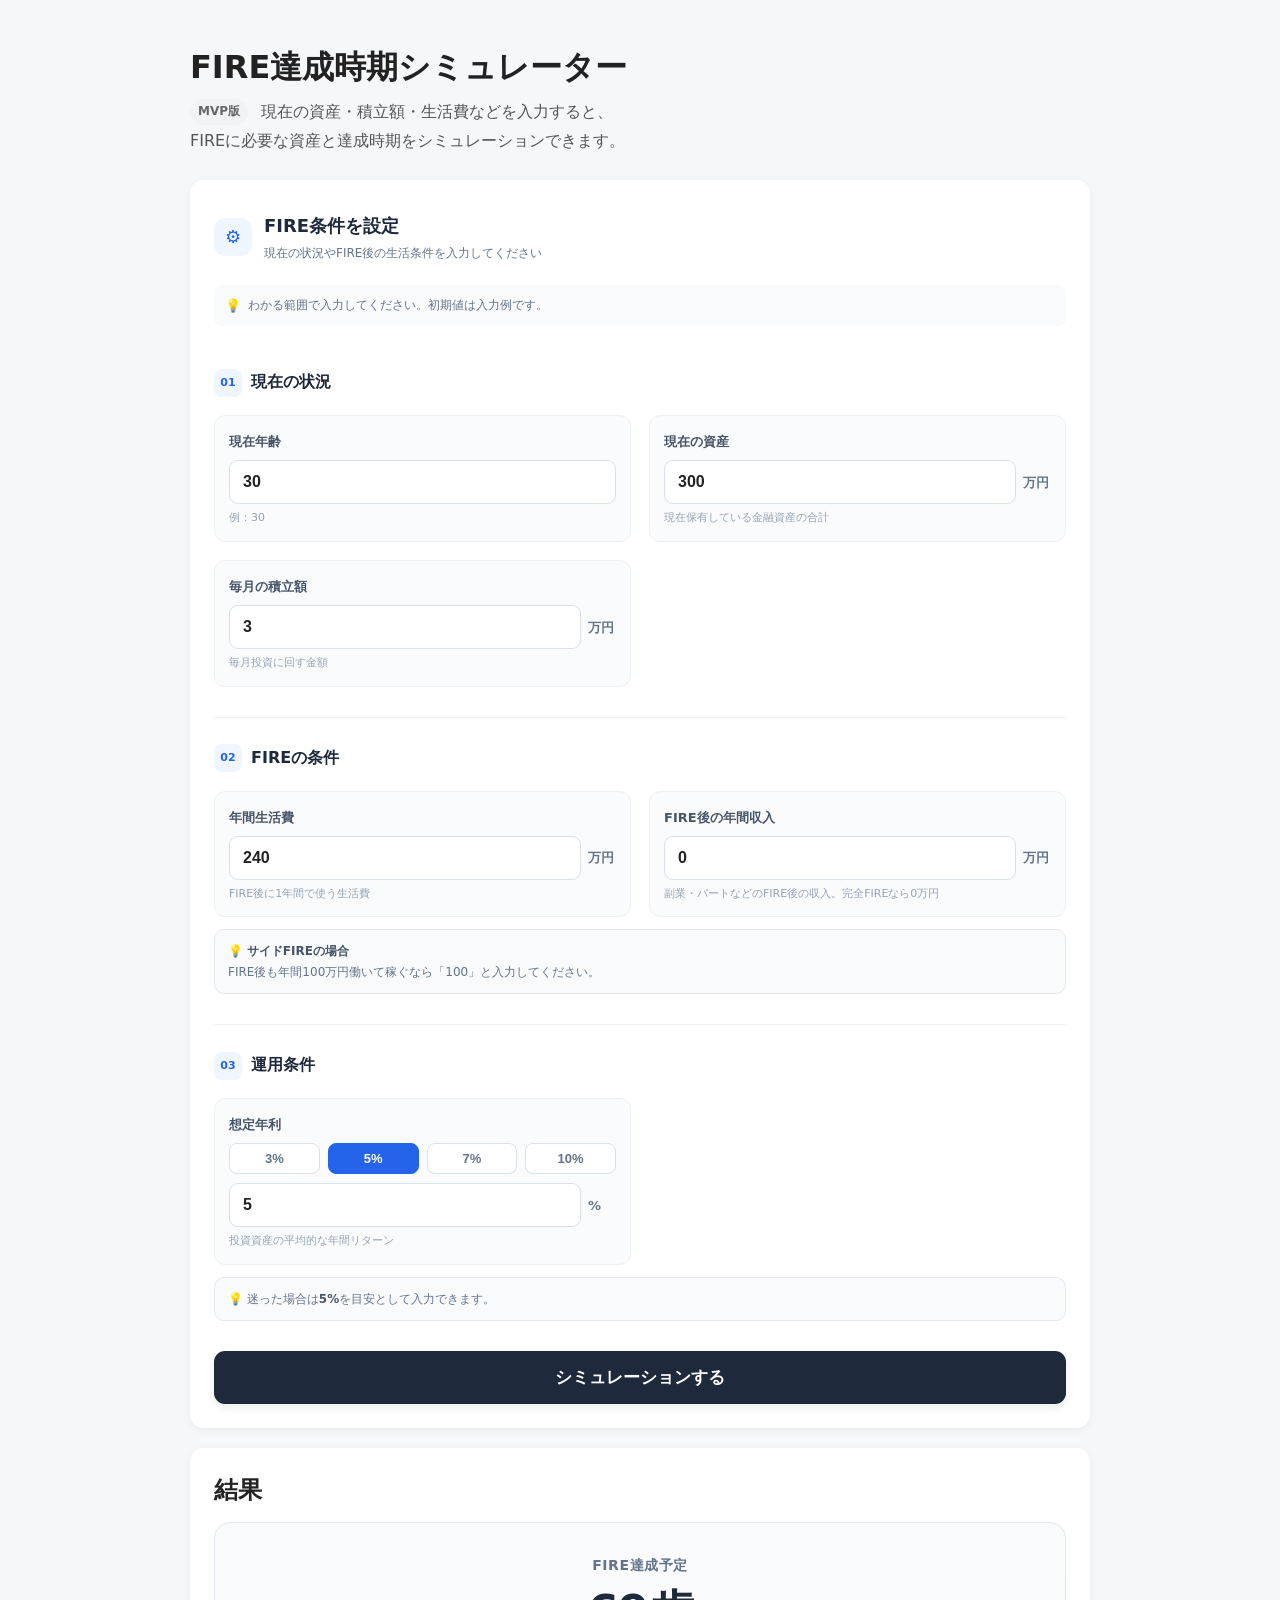
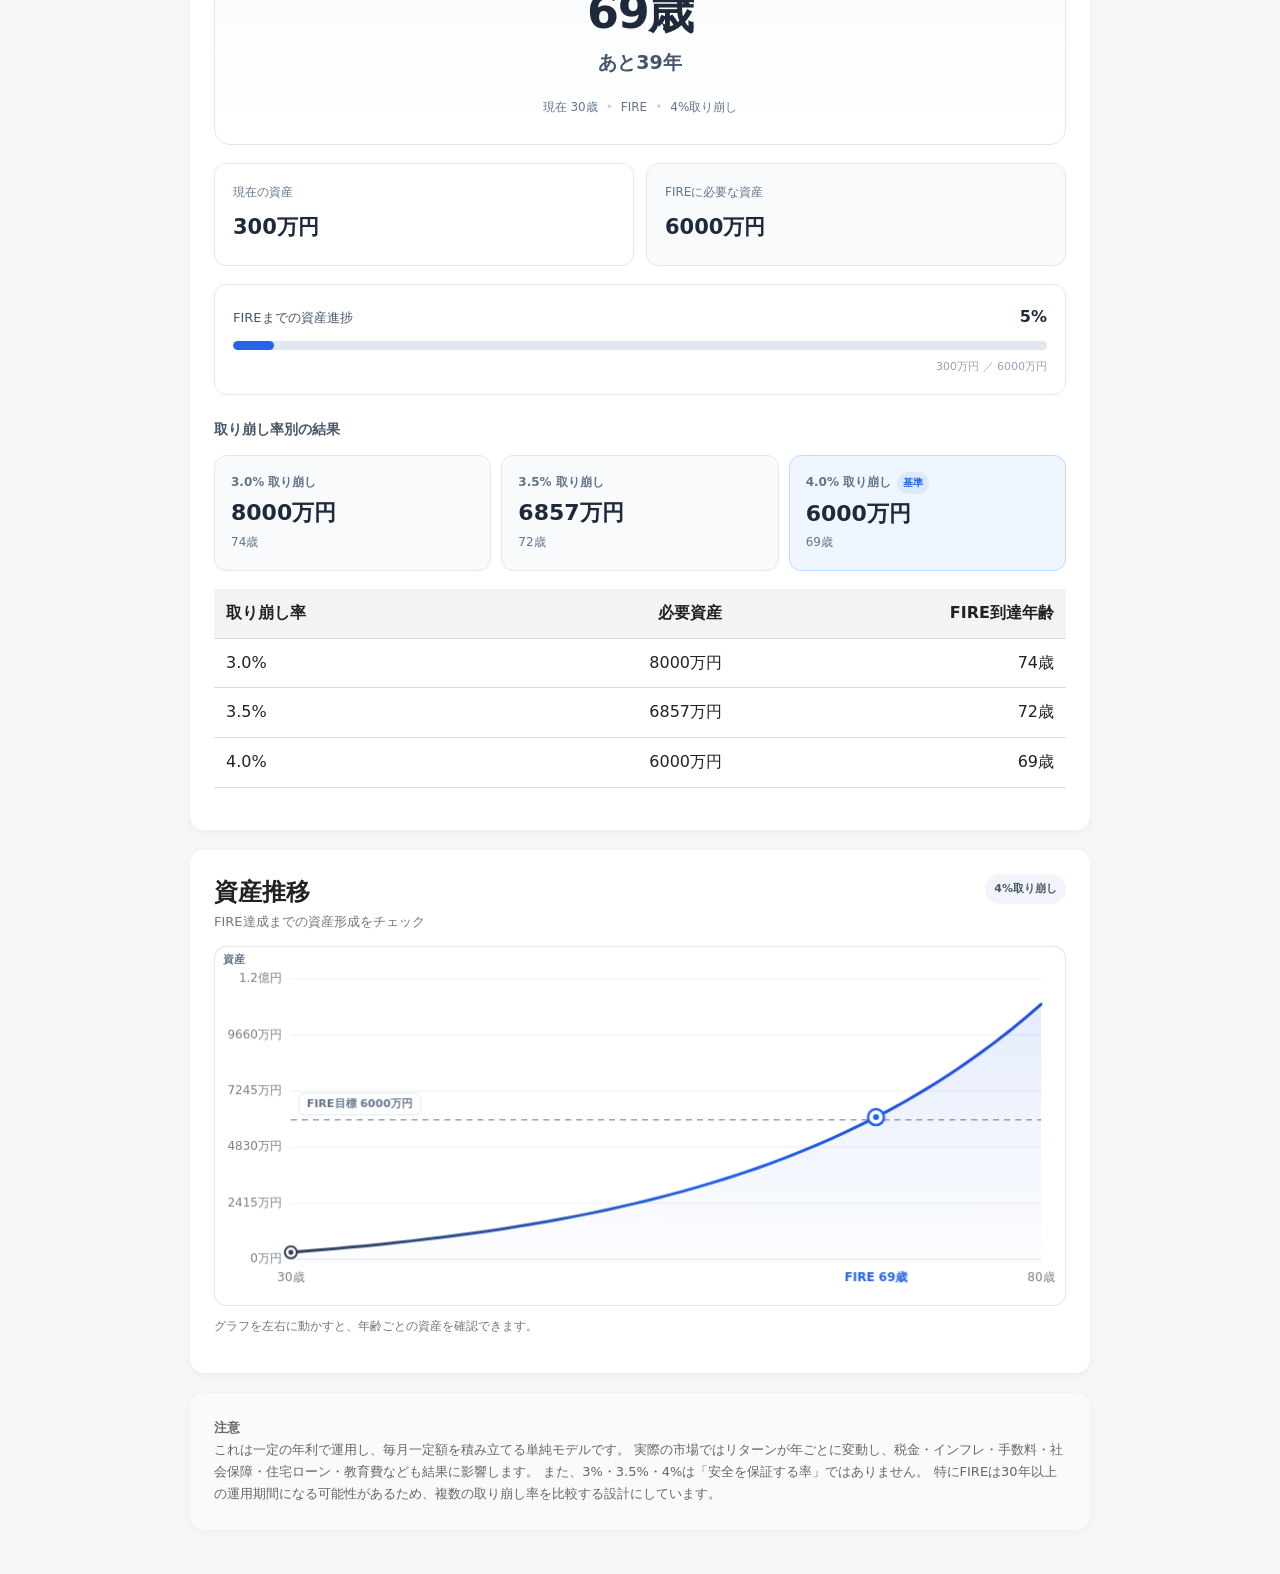
==== commit cda7befb: "入力画面：洗練UI" ====
--- a/index.html
+++ b/index.html
@@ -44,11 +44,17 @@
   <div class="card">
     <details id="conditionPanel" open>
 
-      <summary>
-        <span>条件を入力する</span>
+      <summary class="condition-summary">
+        <span class="condition-summary-icon">⚙</span>
+
+        <span class="condition-summary-text">
+          <strong>FIRE条件を設定</strong>
+          <small>現在の状況やFIRE後の生活条件を入力してください</small>
+        </span>
       </summary>
 
-      <p class="note">
+      <p class="note condition-note">
+        <span>💡</span>
         わかる範囲で入力してください。初期値は入力例です。
       </p>
 
@@ -59,7 +65,10 @@
 
       <div class="input-section">
 
-        <h3>① 現在の状況</h3>
+        <h3 class="input-section-title">
+          <span class="section-number">01</span>
+          <span>現在の状況</span>
+        </h3>
 
         <div class="grid">
 
@@ -142,7 +151,10 @@
 
       <div class="input-section">
 
-        <h3>② FIREの条件</h3>
+        <h3 class="input-section-title">
+          <span class="section-number">02</span>
+          <span>FIREの条件</span>
+        </h3>
 
         <div class="grid">
 
@@ -209,7 +221,10 @@
 
       <div class="input-section">
 
-        <h3>③ 運用条件</h3>
+        <h3 class="input-section-title">
+          <span class="section-number">03</span>
+          <span>運用条件</span>
+        </h3>
 
         <div class="grid">
 
--- a/css/style.css
+++ b/css/style.css
@@ -423,103 +423,170 @@
 }
 
 /* ====================
-   結果画面
+   FIRE結果ダッシュボード
 ==================== */
 
 #summary {
     display: block;
 }
 
-.fire-main-result {
-    margin-bottom: 24px;
-    padding: 24px 20px;
+.fire-dashboard {
+    display: flex;
+    flex-direction: column;
+    gap: 18px;
+}
+
+
+/* ====================
+   FIREメイン結果
+==================== */
+
+.fire-hero {
+    padding: 30px 20px 26px;
+    border: 1px solid #e2e8f0;
+    border-radius: 16px;
+    background: linear-gradient(
+        180deg,
+        #f8fafc 0%,
+        #ffffff 100%
+    );
+    text-align: center;
+}
+
+.fire-hero-label {
+    font-size: 14px;
+    font-weight: 700;
+    color: #64748b;
+    letter-spacing: 0.04em;
+}
+
+.fire-hero-age {
+    margin-top: 6px;
+    font-size: 46px;
+    font-weight: 800;
+    line-height: 1.2;
+    letter-spacing: -0.03em;
+    color: #1e293b;
+}
+
+.fire-hero-years {
+    margin-top: 5px;
+    font-size: 19px;
+    font-weight: 700;
+    color: #475569;
+}
+
+.fire-hero-age-unreached {
+    font-size: 32px;
+}
+
+.fire-hero-info {
+    display: flex;
+    justify-content: center;
+    align-items: center;
+    flex-wrap: wrap;
+    gap: 8px;
+    margin-top: 18px;
+    color: #64748b;
+    font-size: 12px;
+}
+
+.fire-hero-dot {
+    color: #cbd5e1;
+}
+
+
+/* ====================
+   資産サマリー
+==================== */
+
+.fire-stat-grid {
+    display: grid;
+    grid-template-columns: repeat(2, minmax(0, 1fr));
+    gap: 12px;
+}
+
+.fire-stat-card {
+    padding: 18px;
     border: 1px solid #e5e7eb;
     border-radius: 12px;
-    background: #fafafa;
-    text-align: center;
-}
-
-.fire-result-label {
+    background: #fff;
+}
+
+.fire-stat-card-target {
+    background: #f8fafc;
+}
+
+.fire-stat-label {
+    margin-bottom: 5px;
+    font-size: 12px;
+    color: #64748b;
+}
+
+.fire-stat-value {
+    font-size: 21px;
+    font-weight: 800;
+    color: #1e293b;
+}
+
+
+/* ====================
+   FIRE進捗
+==================== */
+
+.fire-progress-card {
+    padding: 18px;
+    border: 1px solid #e5e7eb;
+    border-radius: 12px;
+    background: #fff;
+}
+
+.fire-progress-header {
+    display: flex;
+    justify-content: space-between;
+    align-items: center;
+    margin-bottom: 9px;
+    font-size: 13px;
+    color: #475569;
+}
+
+.fire-progress-header strong {
+    font-size: 16px;
+    color: #1e293b;
+}
+
+.fire-progress-bar {
+    width: 100%;
+    height: 9px;
+    overflow: hidden;
+    border-radius: 999px;
+    background: #e2e8f0;
+}
+
+.fire-progress-fill {
+    height: 100%;
+    border-radius: inherit;
+    background: #2563eb;
+    transition: width 0.4s ease;
+}
+
+.fire-progress-caption {
+    margin-top: 7px;
+    text-align: right;
+    font-size: 11px;
+    color: #94a3b8;
+}
+
+
+/* ====================
+   取り崩し率別
+==================== */
+
+.result-detail-title {
+    margin: 4px 0 -6px;
     font-size: 14px;
     font-weight: 700;
-    color: #555;
-    margin-bottom: 6px;
-}
-
-.fire-age {
-    font-size: 32px;
-    font-weight: 800;
-    line-height: 1.3;
-    color: #222;
-}
-
-.fire-years {
-    margin-top: 4px;
-    font-size: 18px;
-    font-weight: 700;
-    color: #555;
-}
-
-.fire-assets {
-    display: flex;
-    flex-direction: column;
-    gap: 12px;
-}
-
-.fire-asset-item {
-    padding: 12px;
-    background: #fff;
-    border: 1px solid #e5e7eb;
-    border-radius: 8px;
-}
-
-.fire-asset-item span {
-    display: block;
-    font-size: 12px;
-    color: #666;
-    margin-bottom: 4px;
-}
-
-.fire-asset-item strong {
-    display: block;
-    font-size: 18px;
-    font-weight: 700;
-}
-
-.fire-progress {
-    margin-top: 18px;
-    text-align: left;
-}
-
-.fire-progress-label {
-    display: flex;
-    justify-content: space-between;
-    margin-bottom: 6px;
-    font-size: 12px;
-    color: #555;
-}
-
-.fire-progress-bar {
-    width: 100%;
-    height: 8px;
-    overflow: hidden;
-    border-radius: 999px;
-    background: #e5e7eb;
-}
-
-.fire-progress-fill {
-    height: 100%;
-    border-radius: 999px;
-    background: #2563eb;
-}
-
-/* 取り崩し率別の結果 */
-
-.result-detail-title {
-    margin: 20px 0 10px;
-    font-size: 15px;
-    font-weight: 700;
-    color: #444;
+    color: #475569;
 }
 
 .fire-rate-results {
@@ -529,28 +596,95 @@
 }
 
 .result {
-    padding: 15px;
-    background: #f1f3f5;
-    border-radius: 10px;
+    padding: 16px;
+    border: 1px solid #e5e7eb;
+    border-radius: 12px;
+    background: #f8fafc;
+}
+
+.result.is-main-rate {
+    border-color: #bfdbfe;
+    background: #eff6ff;
+}
+
+.fire-rate-label {
+    display: flex;
+    align-items: center;
+    gap: 6px;
+    margin-bottom: 6px;
+    font-size: 12px;
+    font-weight: 700;
+    color: #64748b;
+}
+
+.fire-rate-badge {
+    display: inline-block;
+    padding: 2px 6px;
+    border-radius: 999px;
+    background: #dbeafe;
+    color: #2563eb;
+    font-size: 10px;
+    font-weight: 700;
 }
 
 .big {
-    font-size: 24px;
-    font-weight: 700;
-}
+    font-size: 22px;
+    font-weight: 800;
+    line-height: 1.3;
+    color: #1e293b;
+}
+
+.fire-rate-age {
+    margin-top: 4px;
+    font-size: 12px;
+    color: #64748b;
+}
+
+
+/* ====================
+   スマホ
+==================== */
 
 @media (max-width: 650px) {
 
-    .fire-main-result {
-        padding: 22px 14px;
-    }
-
-    .fire-age {
-        font-size: 30px;
+    .fire-hero {
+        padding: 26px 14px 22px;
+    }
+
+    .fire-hero-age {
+        font-size: 40px;
+    }
+
+    .fire-hero-age-unreached {
+        font-size: 27px;
+    }
+
+    .fire-hero-years {
+        font-size: 17px;
+    }
+
+    .fire-hero-info {
+        font-size: 11px;
+    }
+
+    .fire-stat-grid {
+        grid-template-columns: 1fr;
+    }
+
+    .fire-stat-card {
+        padding: 15px;
+    }
+
+    .fire-stat-value {
+        font-size: 19px;
     }
 
     .fire-rate-results {
         grid-template-columns: 1fr;
+    }
+
+    .result {
+        padding: 15px;
     }
 
 }
@@ -652,3 +786,291 @@
     }
 }
 
+/* ====================
+   入力画面：洗練UI
+==================== */
+
+/* 条件入力のヘッダー */
+
+#conditionPanel summary.condition-summary {
+    display: flex;
+    align-items: center;
+    gap: 12px;
+    padding: 6px 0;
+}
+
+.condition-summary-icon {
+    display: flex;
+    align-items: center;
+    justify-content: center;
+    flex: 0 0 38px;
+    width: 38px;
+    height: 38px;
+    border-radius: 11px;
+    background: #eff6ff;
+    color: #2563eb;
+    font-size: 18px;
+}
+
+.condition-summary-text {
+    display: flex;
+    flex-direction: column;
+    gap: 1px;
+}
+
+.condition-summary-text strong {
+    font-size: 18px;
+    color: #1e293b;
+}
+
+.condition-summary-text small {
+    font-size: 12px;
+    font-weight: 400;
+    color: #64748b;
+}
+
+
+/* ====================
+   セクション見出し
+==================== */
+
+.input-section-title {
+    display: flex;
+    align-items: center;
+    gap: 9px;
+    margin: 0 0 18px;
+    font-size: 16px;
+    font-weight: 700;
+    color: #1e293b;
+}
+
+.section-number {
+    display: inline-flex;
+    align-items: center;
+    justify-content: center;
+    width: 28px;
+    height: 28px;
+    border-radius: 8px;
+    background: #eff6ff;
+    color: #2563eb;
+    font-size: 11px;
+    font-weight: 800;
+    letter-spacing: 0.02em;
+}
+
+
+/* ====================
+   入力フィールド
+==================== */
+
+.field {
+    padding: 14px;
+    border: 1px solid #eef0f3;
+    border-radius: 11px;
+    background: #fafbfc;
+    transition:
+        border-color 0.15s ease,
+        background-color 0.15s ease,
+        box-shadow 0.15s ease;
+}
+
+.field:focus-within {
+    border-color: #bfdbfe;
+    background: #fff;
+    box-shadow: 0 0 0 3px #2563eb0d;
+}
+
+.field label {
+    margin-bottom: 7px;
+    font-size: 13px;
+    color: #475569;
+}
+
+
+/* ====================
+   入力欄
+==================== */
+
+.field input {
+    background: #fff;
+    border-color: #dbe1e8;
+    font-weight: 600;
+}
+
+.field input:hover {
+    border-color: #b8c1cc;
+}
+
+.field input:focus {
+    border-color: #2563eb;
+    box-shadow: 0 0 0 3px #2563eb14;
+}
+
+
+/* ====================
+   単位
+==================== */
+
+.input-with-unit {
+    gap: 7px;
+}
+
+.input-with-unit span {
+    min-width: 28px;
+    color: #64748b;
+    font-size: 13px;
+    font-weight: 600;
+}
+
+
+/* ====================
+   補足説明
+==================== */
+
+.input-help {
+    margin-top: 6px;
+    color: #94a3b8;
+    font-size: 11px;
+}
+
+
+/* ====================
+   セクション間
+==================== */
+
+.input-section {
+    margin-top: 30px;
+    padding-top: 26px;
+    border-top: 1px solid #edf0f3;
+}
+
+.input-section:first-of-type {
+    padding-top: 12px;
+}
+
+
+/* ====================
+   ヒント
+==================== */
+
+.tip {
+    margin-top: 12px;
+    padding: 11px 13px;
+    border: 1px solid #e5e7eb;
+    border-radius: 10px;
+    background: #f8fafc;
+    color: #64748b;
+    font-size: 12px;
+}
+
+.tip strong {
+    color: #475569;
+}
+
+
+/* ====================
+   想定年利プリセット
+==================== */
+
+.return-presets {
+    margin-bottom: 9px;
+}
+
+.return-preset {
+    border-radius: 8px;
+    border-color: #dbe1e8;
+    background: #fff;
+    color: #64748b;
+    font-weight: 600;
+}
+
+.return-preset:hover {
+    border-color: #93c5fd;
+    background: #f8fbff;
+}
+
+.return-preset.is-selected {
+    background: #2563eb;
+    border-color: #2563eb;
+    color: #fff;
+}
+
+
+/* ====================
+   実行ボタン
+==================== */
+
+.simulate-button {
+    margin-top: 30px;
+    padding: 15px 20px;
+    border-radius: 11px;
+    background: #1e293b;
+    box-shadow: 0 4px 10px #00000012;
+    transition:
+        background-color 0.15s ease,
+        box-shadow 0.15s ease,
+        transform 0.05s ease;
+}
+
+.simulate-button:hover {
+    opacity: 1;
+    background: #0f172a;
+    box-shadow: 0 6px 14px #00000018;
+}
+
+.simulate-button:active {
+    transform: translateY(1px);
+    box-shadow: 0 2px 6px #00000012;
+}
+
+
+/* ====================
+   スマホ
+==================== */
+
+@media (max-width: 650px) {
+
+    #conditionPanel summary.condition-summary {
+        gap: 10px;
+    }
+
+    .condition-summary-icon {
+        flex-basis: 34px;
+        width: 34px;
+        height: 34px;
+        font-size: 16px;
+    }
+
+    .condition-summary-text strong {
+        font-size: 17px;
+    }
+
+    .condition-summary-text small {
+        font-size: 11px;
+    }
+
+    .field {
+        padding: 13px;
+    }
+
+    .input-section-title {
+        margin-bottom: 15px;
+    }
+
+}
+
+.condition-note {
+    display: flex;
+    align-items: center;
+    gap: 7px;
+    margin-top: 14px;
+    padding: 9px 11px;
+    border-radius: 8px;
+    background: #f8fafc;
+    color: #64748b;
+    font-size: 12px;
+}
+
+.condition-note span {
+    font-size: 13px;
+}
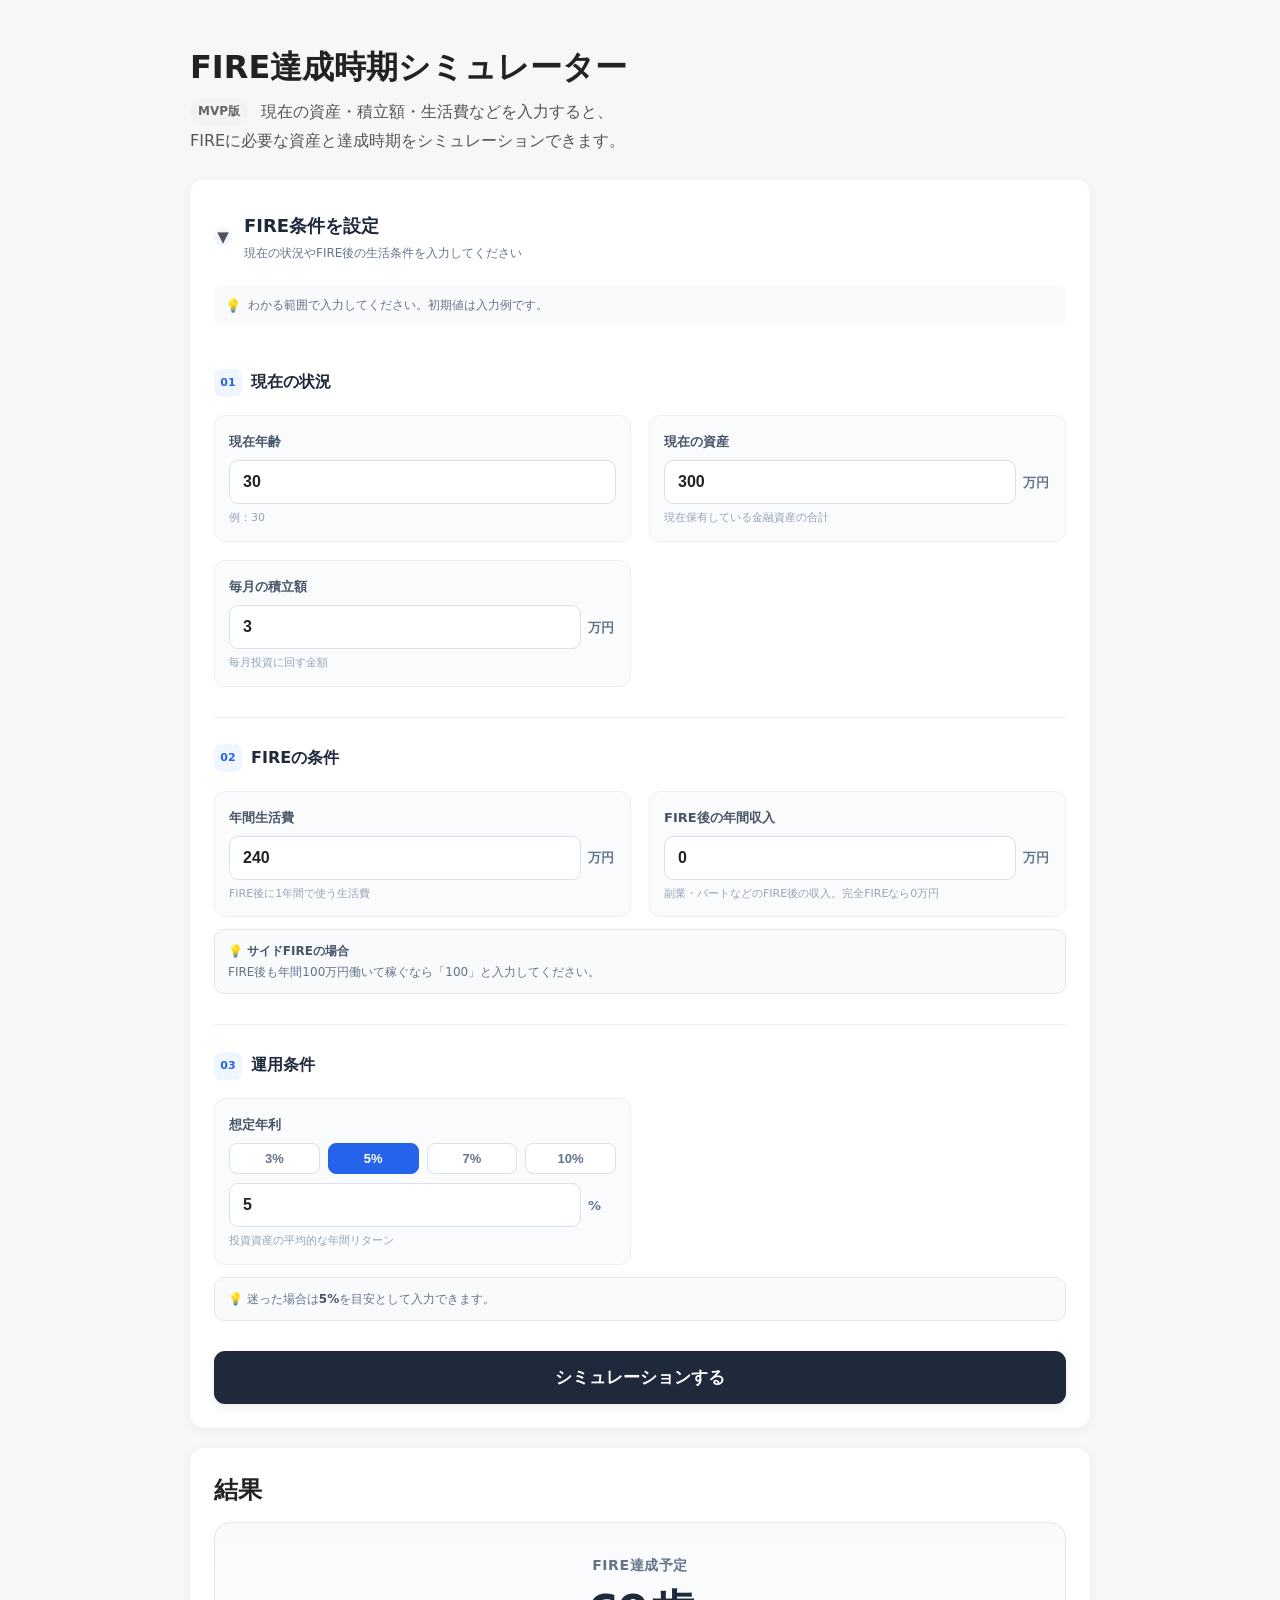
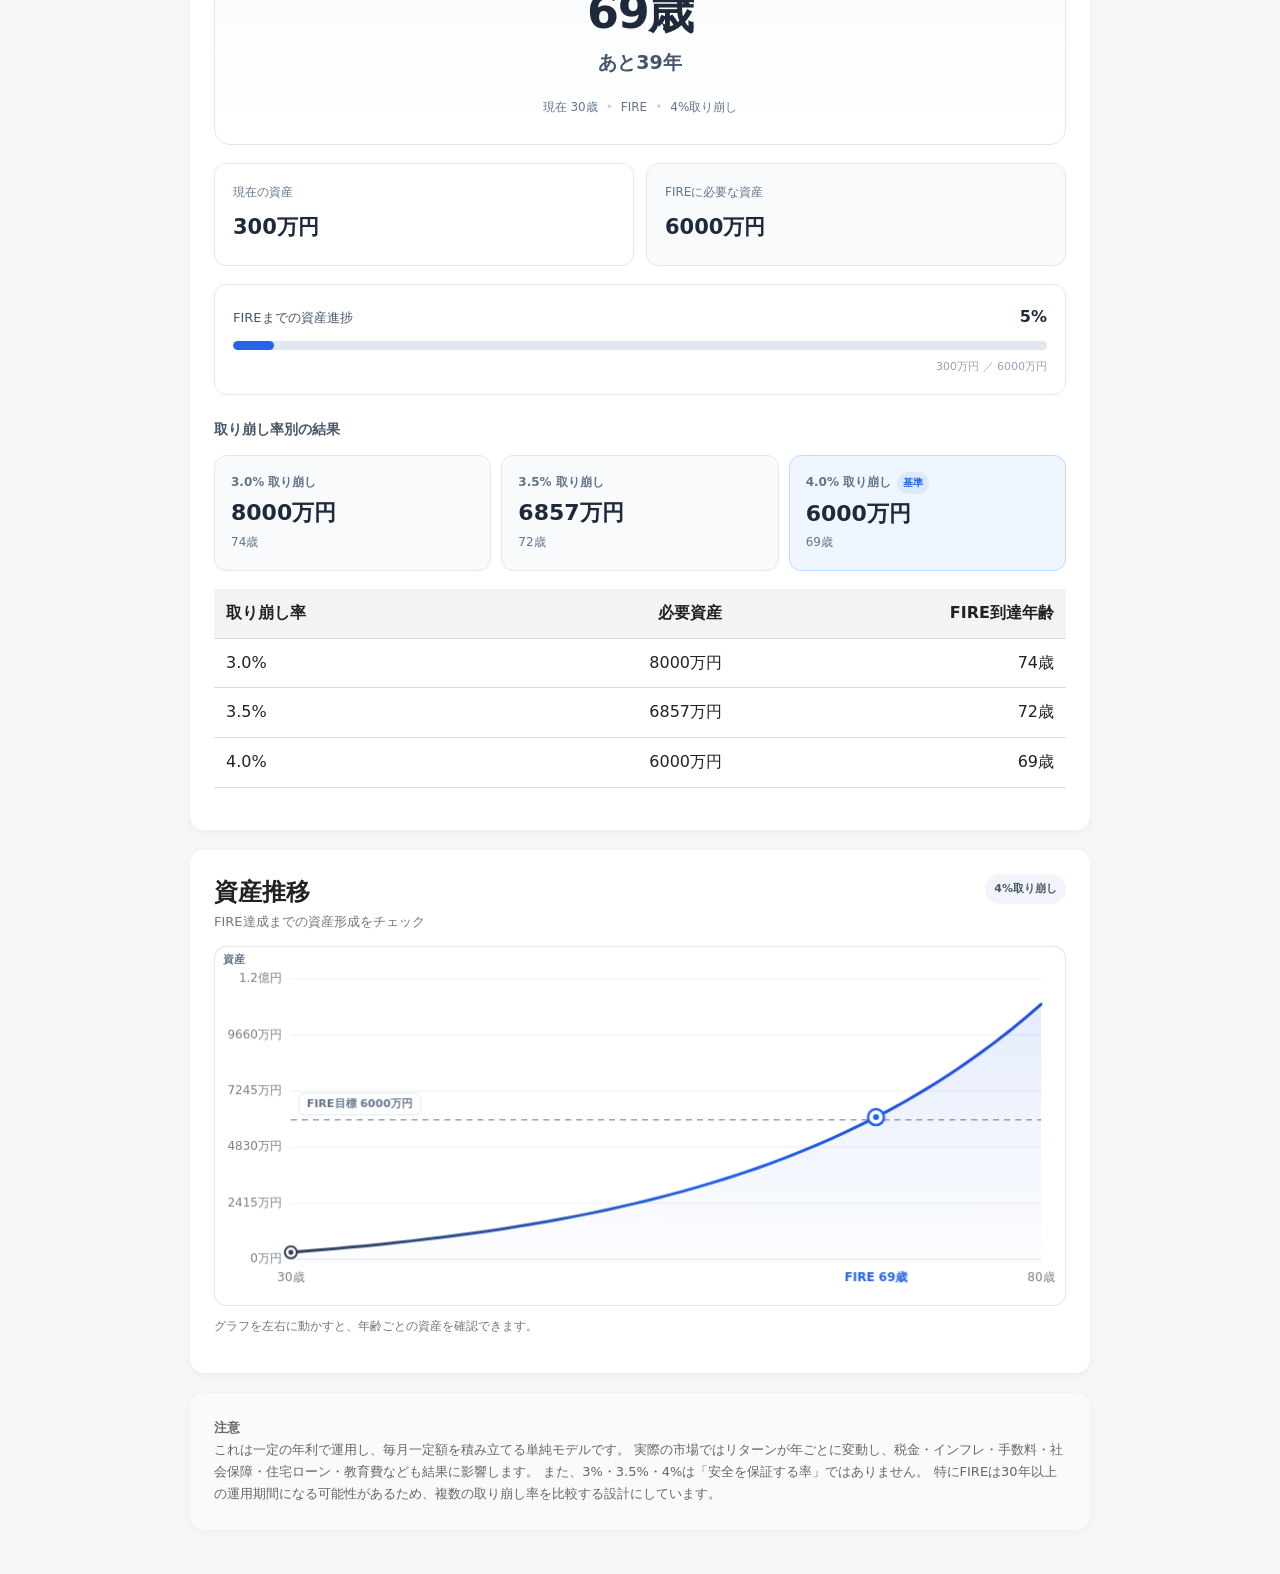
==== commit d6588ace: "条件のアイコンを変更" ====
--- a/index.html
+++ b/index.html
@@ -45,7 +45,7 @@
     <details id="conditionPanel" open>
 
       <summary class="condition-summary">
-        <span class="condition-summary-icon">⚙</span>
+        <span class="condition-summary-icon" aria-hidden="true"></span>
 
         <span class="condition-summary-text">
           <strong>FIRE条件を設定</strong>
--- a/css/style.css
+++ b/css/style.css
@@ -1073,4 +1073,42 @@
 
 .condition-note span {
     font-size: 13px;
+}
+
+/* ====================
+   条件入力 開閉アイコン
+==================== */
+
+#conditionPanel summary {
+  list-style: none;
+}
+
+#conditionPanel summary::-webkit-details-marker {
+  display: none;
+}
+
+.condition-summary {
+  display: flex;
+  align-items: center;
+  gap: 10px;
+}
+
+.condition-summary-icon {
+  flex: 0 0 18px;
+  width: 18px;
+  height: 18px;
+  display: flex;
+  align-items: center;
+  justify-content: center;
+  color: #555;
+  font-size: 15px;
+  line-height: 1;
+}
+
+.condition-summary-icon::before {
+  content: "▶";
+}
+
+#conditionPanel[open] .condition-summary-icon::before {
+  content: "▼";
 }
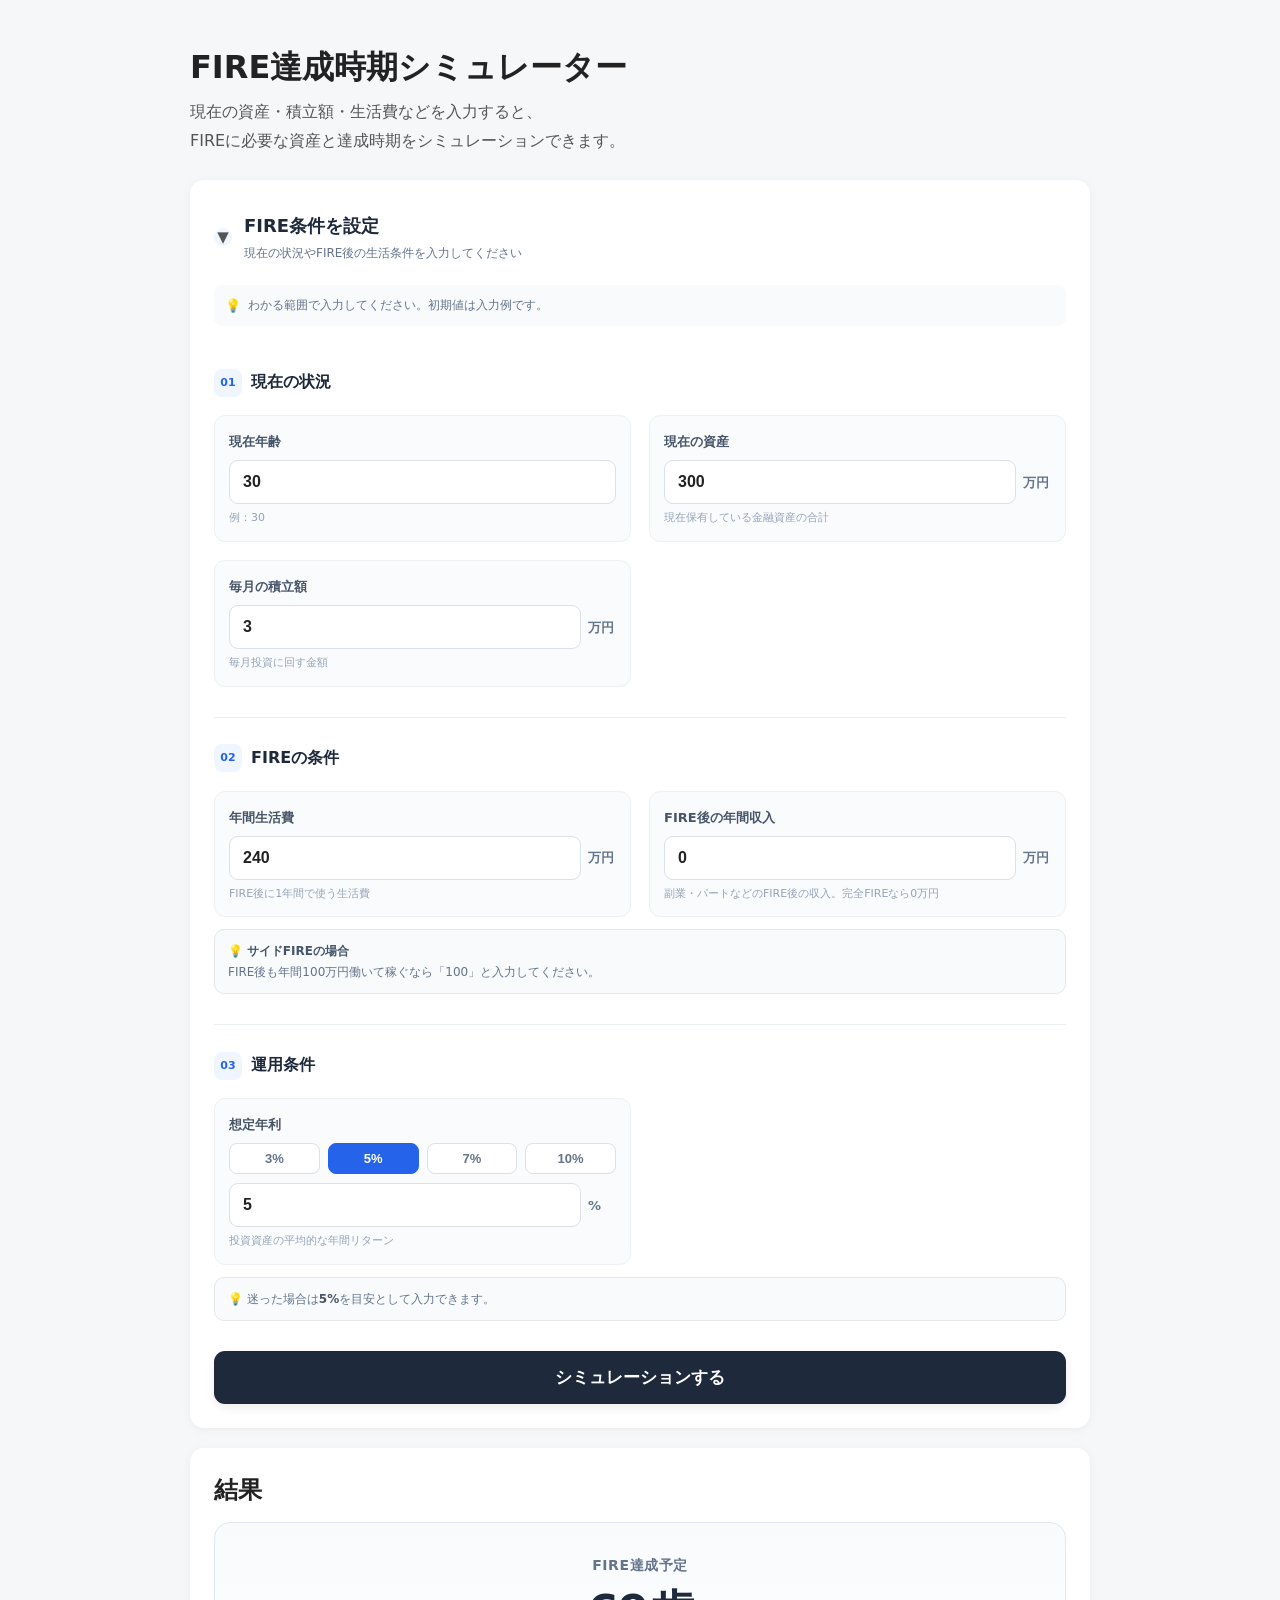
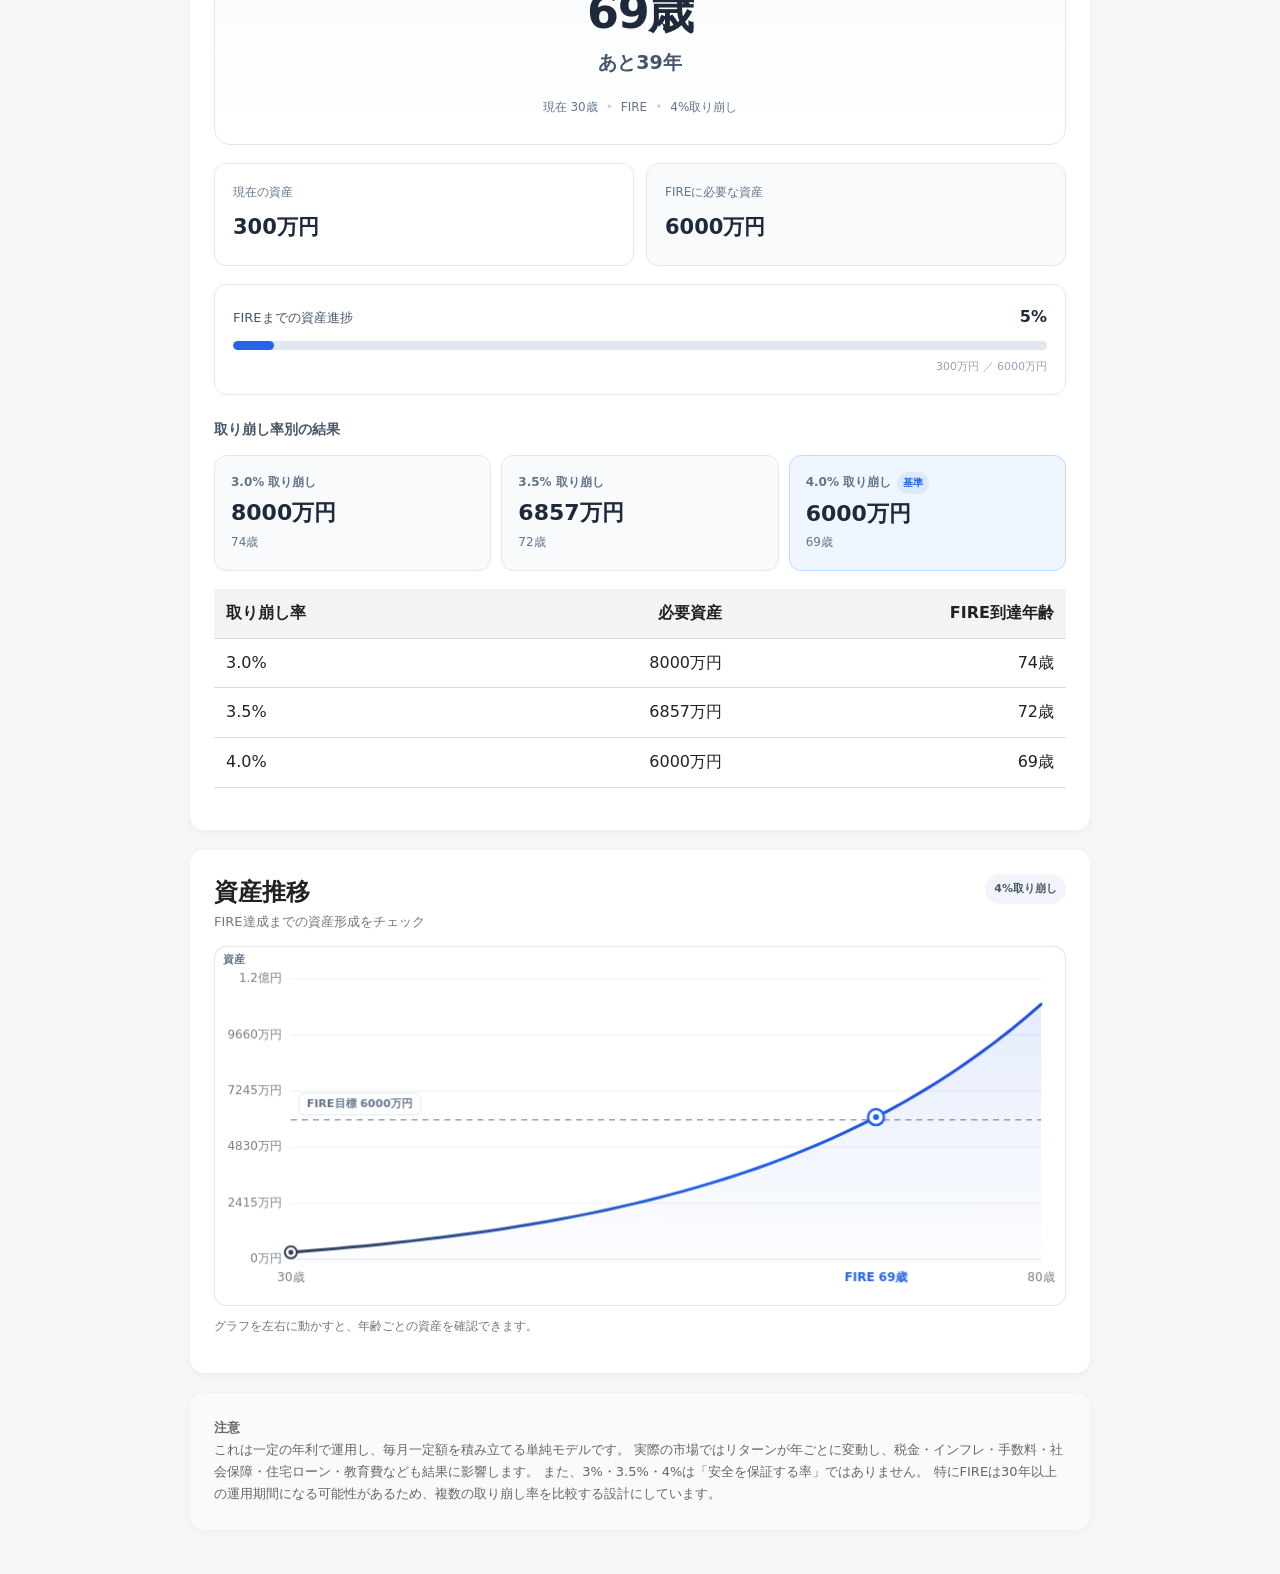
==== commit f3e6616c: "headの見直しとMVP削除" ====
--- a/index.html
+++ b/index.html
@@ -4,30 +4,85 @@
 <head>
   <meta charset="utf-8">
   <meta name="viewport" content="width=device-width,initial-scale=1">
-  <title>FIRE達成時期シミュレーター MVP</title>
+
+  <!-- ページタイトル -->
+  <title>FIRE達成時期シミュレーター｜何歳でFIREできる？</title>
+
+  <!-- 検索結果向け説明文 -->
+  <meta
+    name="description"
+    content="現在の資産・積立額・生活費などから、FIREに必要な資産と達成時期をシミュレーションできます。4%取り崩しやサイドFIREにも対応。"
+  >
 
   <!-- Google Search Console -->
-  <meta name="google-site-verification" content="Y9g1kMQJwi6HpaXdRKzJb4nqKXXeWTmrJdP54yDt7sQ" />
-
+  <meta
+    name="google-site-verification"
+    content="Y9g1kMQJwi6HpaXdRKzJb4nqKXXeWTmrJdP54yDt7sQ"
+  >
+
+  <!-- OGP -->
+  <meta
+    property="og:title"
+    content="FIRE達成時期シミュレーター｜何歳でFIREできる？"
+  >
+  <meta
+    property="og:description"
+    content="現在の資産・積立額・生活費などから、FIREに必要な資産と達成時期をシミュレーションできます。4%取り崩しやサイドFIREにも対応。"
+  >
+  <meta
+    property="og:type"
+    content="website"
+  >
+  <meta
+    property="og:locale"
+    content="ja_JP"
+  >
+
+  <!-- サイト名 -->
+  <script type="application/ld+json">
+  {
+    "@context": "https://schema.org",
+    "@type": "WebSite",
+    "name": "FIRE達成時期シミュレーター",
+    "alternateName": "FIREシミュレーター",
+    "url": "https://fire-life.github.io/"
+  }
+  </script>
+
+  <!-- CSS / JavaScript -->
   <link rel="stylesheet" href="css/style.css">
   <script src="js/simulator.js" defer></script>
 
   <!-- Google tag (gtag.js) -->
-  <script async src="https://www.googletagmanager.com/gtag/js?id=G-NG20VCZBQ1"></script>
+  <script
+    async
+    src="https://www.googletagmanager.com/gtag/js?id=G-NG20VCZBQ1"
+  ></script>
+
   <script>
     window.dataLayer = window.dataLayer || [];
-    function gtag(){dataLayer.push(arguments);}
+
+    function gtag() {
+      dataLayer.push(arguments);
+    }
+
     gtag('js', new Date());
-
     gtag('config', 'G-NG20VCZBQ1');
   </script>
-  
+
   <!-- Clarity -->
   <script type="text/javascript">
     (function(c,l,a,r,i,t,y){
-        c[a]=c[a]||function(){(c[a].q=c[a].q||[]).push(arguments)};
-        t=l.createElement(r);t.async=1;t.src="https://www.clarity.ms/tag/"+i;
-        y=l.getElementsByTagName(r)[0];y.parentNode.insertBefore(t,y);
+        c[a]=c[a]||function(){
+          (c[a].q=c[a].q||[]).push(arguments)
+        };
+
+        t=l.createElement(r);
+        t.async=1;
+        t.src="https://www.clarity.ms/tag/"+i;
+
+        y=l.getElementsByTagName(r)[0];
+        y.parentNode.insertBefore(t,y);
     })(window, document, "clarity", "script", "yljt2ghzxx");
   </script>
 </head>
@@ -36,7 +91,6 @@
   <h1>FIRE達成時期シミュレーター</h1>
 
   <p class="lead">
-    <span class="mvp-badge">MVP版</span>
     現在の資産・積立額・生活費などを入力すると、<br>
     FIREに必要な資産と達成時期をシミュレーションできます。
   </p>
--- a/css/style.css
+++ b/css/style.css
@@ -37,18 +37,6 @@
 .note {
     color: #666;
     font-size: 14px;
-}
-
-.mvp-badge {
-    display: inline-block;
-    margin-right: 8px;
-    padding: 2px 8px;
-    border-radius: 999px;
-    background: #f1f3f5;
-    color: #666;
-    font-size: 12px;
-    font-weight: 600;
-    vertical-align: 2px;
 }
 
 /* ====================
